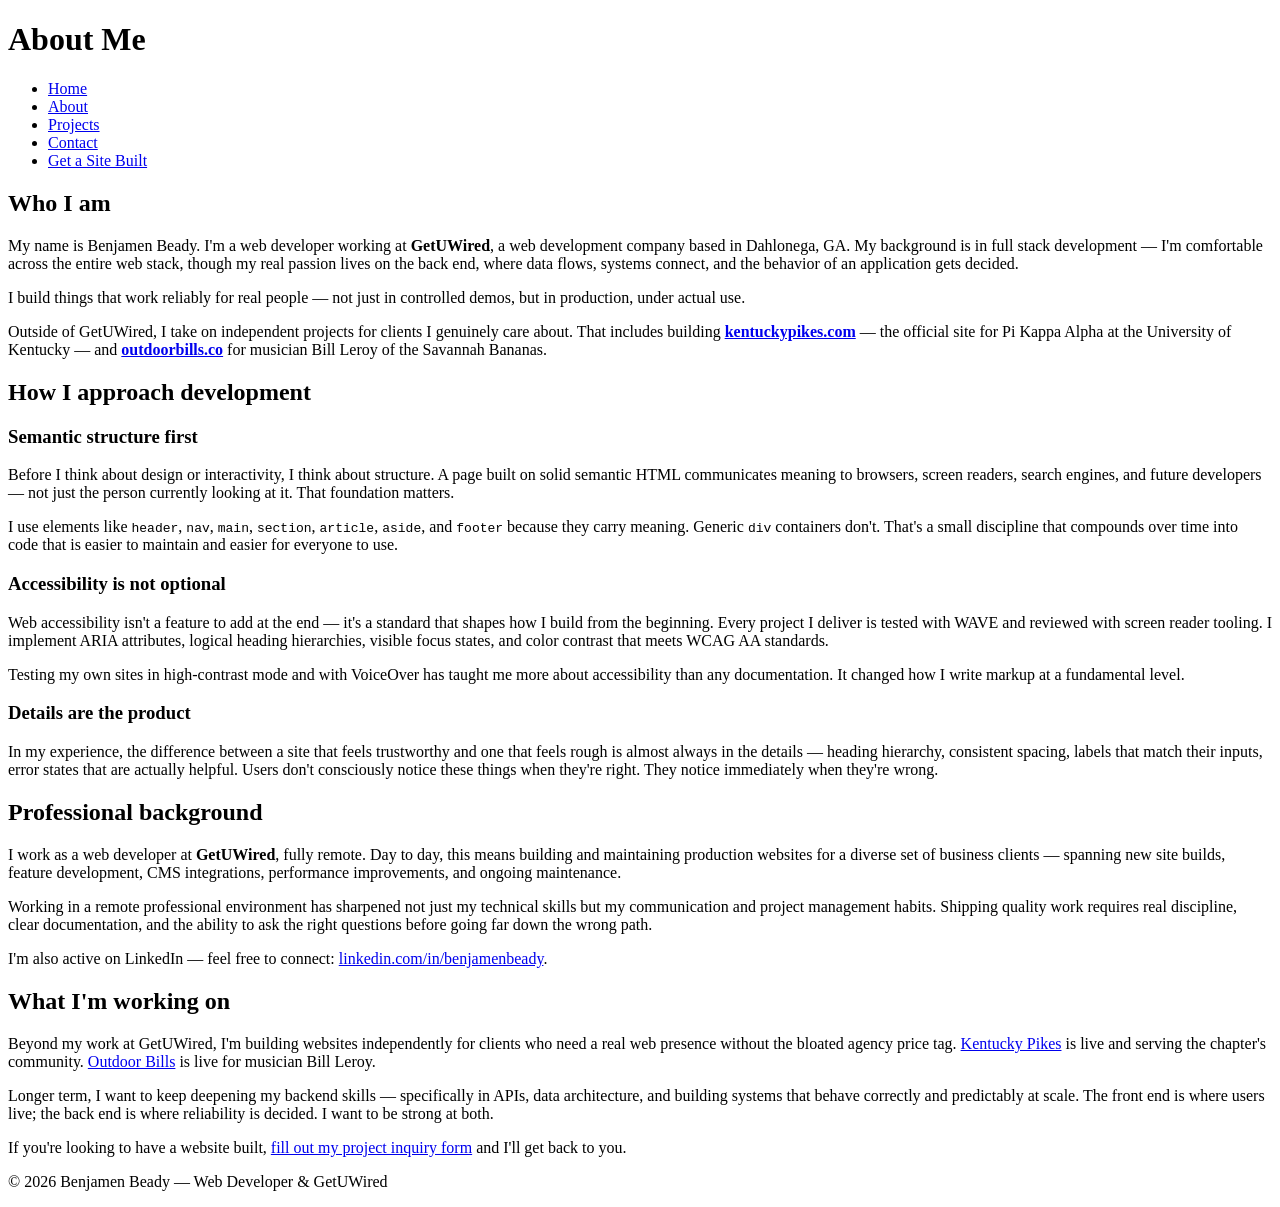
==== about.html @ ab9963d3 "Add files via upload" ====
<!DOCTYPE html>
<html lang="en">
<head>
  <meta charset="UTF-8">
  <meta name="viewport" content="width=device-width, initial-scale=1.0">
  <meta name="description" content="About Benjamen Beady — Web Developer at GetUWired. Background in full stack development, client work, and web accessibility.">
  <meta name="author" content="Benjamen Beady">
  <title>About | Benjamen Beady</title>
  <link rel="stylesheet" href="css/styles.css">
  <script type="application/ld+json">
  {
    "@context": "https://schema.org",
    "@type": "AboutPage",
    "name": "About Benjamen Beady",
    "description": "Background and professional profile of Benjamen Beady, Web Developer at GetUWired in Dahlonega, GA.",
    "mainEntity": {
      "@type": "Person",
      "name": "Benjamen Beady",
      "jobTitle": "Web Developer",
      "description": "Full stack web developer working at GetUWired. Builds accessible, semantically rich websites for musicians, Greek organizations, and business clients.",
      "worksFor": {
        "@type": "Organization",
        "name": "GetUWired",
        "url": "https://getuwired.com",
        "address": {
          "@type": "PostalAddress",
          "addressLocality": "Dahlonega",
          "addressRegion": "GA",
          "addressCountry": "US"
        }
      },
      "sameAs": ["https://www.linkedin.com/in/benjamenbeady"],
      "knowsAbout": ["Full Stack Development", "Backend Development", "Semantic HTML5", "CSS3", "JavaScript", "APIs", "Web Accessibility", "JSON-LD"]
    }
  }
  </script>
</head>
<body>

<header>
  <h1 id="main-heading">About Me</h1>
  <nav aria-label="Site navigation">
    <ul>
      <li><a href="index.html">Home</a></li>
      <li><a href="about.html">About</a></li>
      <li><a href="projects.html">Projects</a></li>
      <li><a href="contact.html">Contact</a></li>
      <li><a href="get-a-site.html" class="nav-cta">Get a Site Built</a></li>
    </ul>
  </nav>
</header>

<main>

  <section>
    <h2>Who I am</h2>
    <p>My name is Benjamen Beady. I'm a web developer working at <strong>GetUWired</strong>, a web development company based in Dahlonega, GA. My background is in full stack development — I'm comfortable across the entire web stack, though my real passion lives on the back end, where data flows, systems connect, and the behavior of an application gets decided.</p>
    <p class="highlight">I build things that work reliably for real people — not just in controlled demos, but in production, under actual use.</p>
    <p>Outside of GetUWired, I take on independent projects for clients I genuinely care about. That includes building <strong><a href="https://kentuckypikes.com" target="_blank" rel="noopener noreferrer">kentuckypikes.com</a></strong> — the official site for Pi Kappa Alpha at the University of Kentucky — and <strong><a href="https://outdoorbills.co" target="_blank" rel="noopener noreferrer">outdoorbills.co</a></strong> for musician Bill Leroy of the Savannah Bananas.</p>
  </section>

  <section>
    <h2>How I approach development</h2>

    <article>
      <h3>Semantic structure first</h3>
      <p>Before I think about design or interactivity, I think about structure. A page built on solid semantic HTML communicates meaning to browsers, screen readers, search engines, and future developers — not just the person currently looking at it. That foundation matters.</p>
      <p>I use elements like <code>header</code>, <code>nav</code>, <code>main</code>, <code>section</code>, <code>article</code>, <code>aside</code>, and <code>footer</code> because they carry meaning. Generic <code>div</code> containers don't. That's a small discipline that compounds over time into code that is easier to maintain and easier for everyone to use.</p>
    </article>

    <article>
      <h3>Accessibility is not optional</h3>
      <p>Web accessibility isn't a feature to add at the end — it's a standard that shapes how I build from the beginning. Every project I deliver is tested with WAVE and reviewed with screen reader tooling. I implement ARIA attributes, logical heading hierarchies, visible focus states, and color contrast that meets WCAG AA standards.</p>
      <p>Testing my own sites in high-contrast mode and with VoiceOver has taught me more about accessibility than any documentation. It changed how I write markup at a fundamental level.</p>
    </article>

    <article>
      <h3>Details are the product</h3>
      <p>In my experience, the difference between a site that feels trustworthy and one that feels rough is almost always in the details — heading hierarchy, consistent spacing, labels that match their inputs, error states that are actually helpful. Users don't consciously notice these things when they're right. They notice immediately when they're wrong.</p>
    </article>
  </section>

  <section>
    <h2>Professional background</h2>
    <p>I work as a web developer at <strong>GetUWired</strong>, fully remote. Day to day, this means building and maintaining production websites for a diverse set of business clients — spanning new site builds, feature development, CMS integrations, performance improvements, and ongoing maintenance.</p>
    <p>Working in a remote professional environment has sharpened not just my technical skills but my communication and project management habits. Shipping quality work requires real discipline, clear documentation, and the ability to ask the right questions before going far down the wrong path.</p>
    <p>I'm also active on LinkedIn — feel free to connect: <a href="https://www.linkedin.com/in/benjamenbeady" target="_blank" rel="noopener noreferrer">linkedin.com/in/benjamenbeady</a>.</p>
  </section>

  <section>
    <h2>What I'm working on</h2>
    <p>Beyond my work at GetUWired, I'm building websites independently for clients who need a real web presence without the bloated agency price tag. <a href="https://kentuckypikes.com" target="_blank" rel="noopener noreferrer">Kentucky Pikes</a> is live and serving the chapter's community. <a href="https://outdoorbills.co" target="_blank" rel="noopener noreferrer">Outdoor Bills</a> is live for musician Bill Leroy.</p>
    <p>Longer term, I want to keep deepening my backend skills — specifically in APIs, data architecture, and building systems that behave correctly and predictably at scale. The front end is where users live; the back end is where reliability is decided. I want to be strong at both.</p>
    <p>If you're looking to have a website built, <a href="get-a-site.html">fill out my project inquiry form</a> and I'll get back to you.</p>
  </section>

</main>

<footer>
  <p>&copy; 2026 Benjamen Beady &mdash; Web Developer &amp; GetUWired</p>
</footer>

</body>
</html>
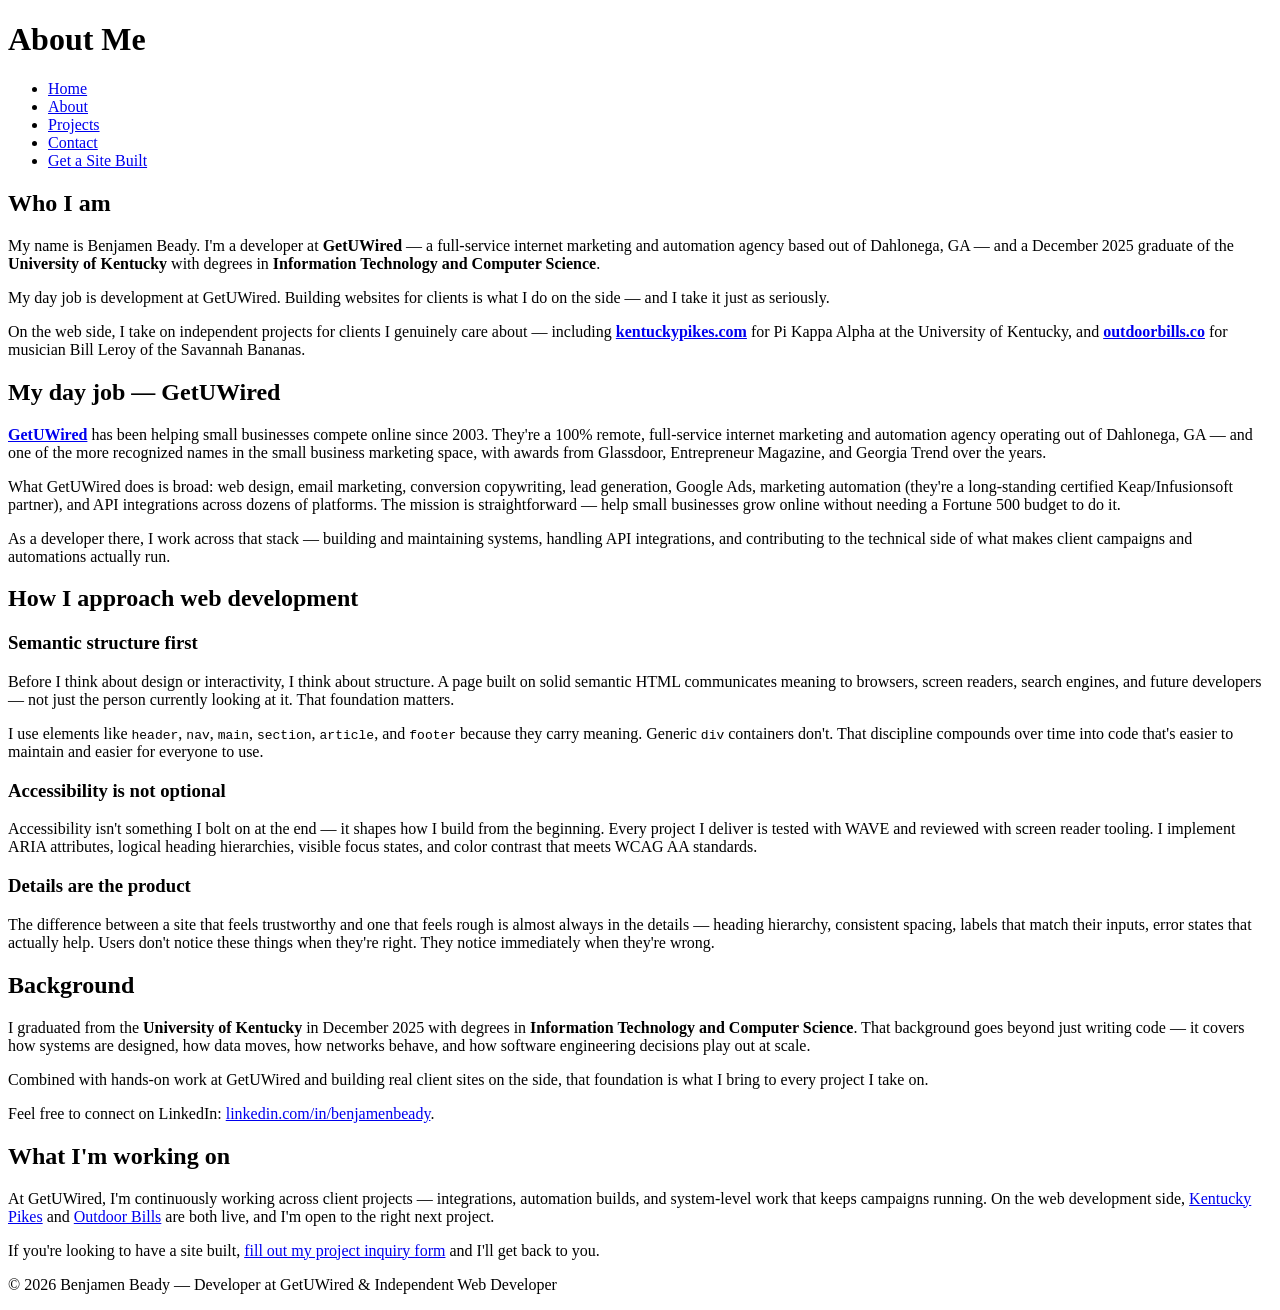
==== commit b2f1fbd5: "Add files via upload" ====
--- a/about.html
+++ b/about.html
@@ -3,7 +3,7 @@
 <head>
   <meta charset="UTF-8">
   <meta name="viewport" content="width=device-width, initial-scale=1.0">
-  <meta name="description" content="About Benjamen Beady — Web Developer at GetUWired. Background in full stack development, client work, and web accessibility.">
+  <meta name="description" content="About Benjamen Beady — Developer at GetUWired and independent web developer. IT and Computer Science graduate from the University of Kentucky.">
   <meta name="author" content="Benjamen Beady">
   <title>About | Benjamen Beady</title>
   <link rel="stylesheet" href="css/styles.css">
@@ -12,12 +12,16 @@
     "@context": "https://schema.org",
     "@type": "AboutPage",
     "name": "About Benjamen Beady",
-    "description": "Background and professional profile of Benjamen Beady, Web Developer at GetUWired in Dahlonega, GA.",
+    "description": "Background and professional profile of Benjamen Beady, Developer at GetUWired and independent web developer.",
     "mainEntity": {
       "@type": "Person",
       "name": "Benjamen Beady",
-      "jobTitle": "Web Developer",
-      "description": "Full stack web developer working at GetUWired. Builds accessible, semantically rich websites for musicians, Greek organizations, and business clients.",
+      "jobTitle": "Developer",
+      "alumniOf": {
+        "@type": "CollegeOrUniversity",
+        "name": "University of Kentucky"
+      },
+      "description": "Developer at GetUWired and independent web developer. IT and Computer Science graduate from the University of Kentucky, December 2025.",
       "worksFor": {
         "@type": "Organization",
         "name": "GetUWired",
@@ -30,7 +34,7 @@
         }
       },
       "sameAs": ["https://www.linkedin.com/in/benjamenbeady"],
-      "knowsAbout": ["Full Stack Development", "Backend Development", "Semantic HTML5", "CSS3", "JavaScript", "APIs", "Web Accessibility", "JSON-LD"]
+      "knowsAbout": ["Full Stack Development", "Backend Development", "Semantic HTML5", "CSS3", "JavaScript", "APIs", "Marketing Automation", "Web Accessibility", "JSON-LD"]
     }
   }
   </script>
@@ -54,50 +58,55 @@
 
   <section>
     <h2>Who I am</h2>
-    <p>My name is Benjamen Beady. I'm a web developer working at <strong>GetUWired</strong>, a web development company based in Dahlonega, GA. My background is in full stack development — I'm comfortable across the entire web stack, though my real passion lives on the back end, where data flows, systems connect, and the behavior of an application gets decided.</p>
-    <p class="highlight">I build things that work reliably for real people — not just in controlled demos, but in production, under actual use.</p>
-    <p>Outside of GetUWired, I take on independent projects for clients I genuinely care about. That includes building <strong><a href="https://kentuckypikes.com" target="_blank" rel="noopener noreferrer">kentuckypikes.com</a></strong> — the official site for Pi Kappa Alpha at the University of Kentucky — and <strong><a href="https://outdoorbills.co" target="_blank" rel="noopener noreferrer">outdoorbills.co</a></strong> for musician Bill Leroy of the Savannah Bananas.</p>
+    <p>My name is Benjamen Beady. I'm a developer at <strong>GetUWired</strong> — a full-service internet marketing and automation agency based out of Dahlonega, GA — and a December 2025 graduate of the <strong>University of Kentucky</strong> with degrees in <strong>Information Technology and Computer Science</strong>.</p>
+    <p class="highlight">My day job is development at GetUWired. Building websites for clients is what I do on the side — and I take it just as seriously.</p>
+    <p>On the web side, I take on independent projects for clients I genuinely care about — including <strong><a href="https://kentuckypikes.com" target="_blank" rel="noopener noreferrer">kentuckypikes.com</a></strong> for Pi Kappa Alpha at the University of Kentucky, and <strong><a href="https://outdoorbills.co" target="_blank" rel="noopener noreferrer">outdoorbills.co</a></strong> for musician Bill Leroy of the Savannah Bananas.</p>
   </section>
 
   <section>
-    <h2>How I approach development</h2>
+    <h2>My day job — GetUWired</h2>
+    <p><strong><a href="https://getuwired.com" target="_blank" rel="noopener noreferrer">GetUWired</a></strong> has been helping small businesses compete online since 2003. They're a 100% remote, full-service internet marketing and automation agency operating out of Dahlonega, GA — and one of the more recognized names in the small business marketing space, with awards from Glassdoor, Entrepreneur Magazine, and Georgia Trend over the years.</p>
+    <p>What GetUWired does is broad: web design, email marketing, conversion copywriting, lead generation, Google Ads, marketing automation (they're a long-standing certified Keap/Infusionsoft partner), and API integrations across dozens of platforms. The mission is straightforward — help small businesses grow online without needing a Fortune 500 budget to do it.</p>
+    <p>As a developer there, I work across that stack — building and maintaining systems, handling API integrations, and contributing to the technical side of what makes client campaigns and automations actually run.</p>
+  </section>
+
+  <section>
+    <h2>How I approach web development</h2>
 
     <article>
       <h3>Semantic structure first</h3>
       <p>Before I think about design or interactivity, I think about structure. A page built on solid semantic HTML communicates meaning to browsers, screen readers, search engines, and future developers — not just the person currently looking at it. That foundation matters.</p>
-      <p>I use elements like <code>header</code>, <code>nav</code>, <code>main</code>, <code>section</code>, <code>article</code>, <code>aside</code>, and <code>footer</code> because they carry meaning. Generic <code>div</code> containers don't. That's a small discipline that compounds over time into code that is easier to maintain and easier for everyone to use.</p>
+      <p>I use elements like <code>header</code>, <code>nav</code>, <code>main</code>, <code>section</code>, <code>article</code>, and <code>footer</code> because they carry meaning. Generic <code>div</code> containers don't. That discipline compounds over time into code that's easier to maintain and easier for everyone to use.</p>
     </article>
 
     <article>
       <h3>Accessibility is not optional</h3>
-      <p>Web accessibility isn't a feature to add at the end — it's a standard that shapes how I build from the beginning. Every project I deliver is tested with WAVE and reviewed with screen reader tooling. I implement ARIA attributes, logical heading hierarchies, visible focus states, and color contrast that meets WCAG AA standards.</p>
-      <p>Testing my own sites in high-contrast mode and with VoiceOver has taught me more about accessibility than any documentation. It changed how I write markup at a fundamental level.</p>
+      <p>Accessibility isn't something I bolt on at the end — it shapes how I build from the beginning. Every project I deliver is tested with WAVE and reviewed with screen reader tooling. I implement ARIA attributes, logical heading hierarchies, visible focus states, and color contrast that meets WCAG AA standards.</p>
     </article>
 
     <article>
       <h3>Details are the product</h3>
-      <p>In my experience, the difference between a site that feels trustworthy and one that feels rough is almost always in the details — heading hierarchy, consistent spacing, labels that match their inputs, error states that are actually helpful. Users don't consciously notice these things when they're right. They notice immediately when they're wrong.</p>
+      <p>The difference between a site that feels trustworthy and one that feels rough is almost always in the details — heading hierarchy, consistent spacing, labels that match their inputs, error states that actually help. Users don't notice these things when they're right. They notice immediately when they're wrong.</p>
     </article>
   </section>
 
   <section>
-    <h2>Professional background</h2>
-    <p>I work as a web developer at <strong>GetUWired</strong>, fully remote. Day to day, this means building and maintaining production websites for a diverse set of business clients — spanning new site builds, feature development, CMS integrations, performance improvements, and ongoing maintenance.</p>
-    <p>Working in a remote professional environment has sharpened not just my technical skills but my communication and project management habits. Shipping quality work requires real discipline, clear documentation, and the ability to ask the right questions before going far down the wrong path.</p>
-    <p>I'm also active on LinkedIn — feel free to connect: <a href="https://www.linkedin.com/in/benjamenbeady" target="_blank" rel="noopener noreferrer">linkedin.com/in/benjamenbeady</a>.</p>
+    <h2>Background</h2>
+    <p>I graduated from the <strong>University of Kentucky</strong> in December 2025 with degrees in <strong>Information Technology and Computer Science</strong>. That background goes beyond just writing code — it covers how systems are designed, how data moves, how networks behave, and how software engineering decisions play out at scale.</p>
+    <p>Combined with hands-on work at GetUWired and building real client sites on the side, that foundation is what I bring to every project I take on.</p>
+    <p>Feel free to connect on LinkedIn: <a href="https://www.linkedin.com/in/benjamenbeady" target="_blank" rel="noopener noreferrer">linkedin.com/in/benjamenbeady</a>.</p>
   </section>
 
   <section>
     <h2>What I'm working on</h2>
-    <p>Beyond my work at GetUWired, I'm building websites independently for clients who need a real web presence without the bloated agency price tag. <a href="https://kentuckypikes.com" target="_blank" rel="noopener noreferrer">Kentucky Pikes</a> is live and serving the chapter's community. <a href="https://outdoorbills.co" target="_blank" rel="noopener noreferrer">Outdoor Bills</a> is live for musician Bill Leroy.</p>
-    <p>Longer term, I want to keep deepening my backend skills — specifically in APIs, data architecture, and building systems that behave correctly and predictably at scale. The front end is where users live; the back end is where reliability is decided. I want to be strong at both.</p>
-    <p>If you're looking to have a website built, <a href="get-a-site.html">fill out my project inquiry form</a> and I'll get back to you.</p>
+    <p>At GetUWired, I'm continuously working across client projects — integrations, automation builds, and system-level work that keeps campaigns running. On the web development side, <a href="https://kentuckypikes.com" target="_blank" rel="noopener noreferrer">Kentucky Pikes</a> and <a href="https://outdoorbills.co" target="_blank" rel="noopener noreferrer">Outdoor Bills</a> are both live, and I'm open to the right next project.</p>
+    <p>If you're looking to have a site built, <a href="get-a-site.html">fill out my project inquiry form</a> and I'll get back to you.</p>
   </section>
 
 </main>
 
 <footer>
-  <p>&copy; 2026 Benjamen Beady &mdash; Web Developer &amp; GetUWired</p>
+  <p>&copy; 2026 Benjamen Beady &mdash; Developer at GetUWired &amp; Independent Web Developer</p>
 </footer>
 
 </body>
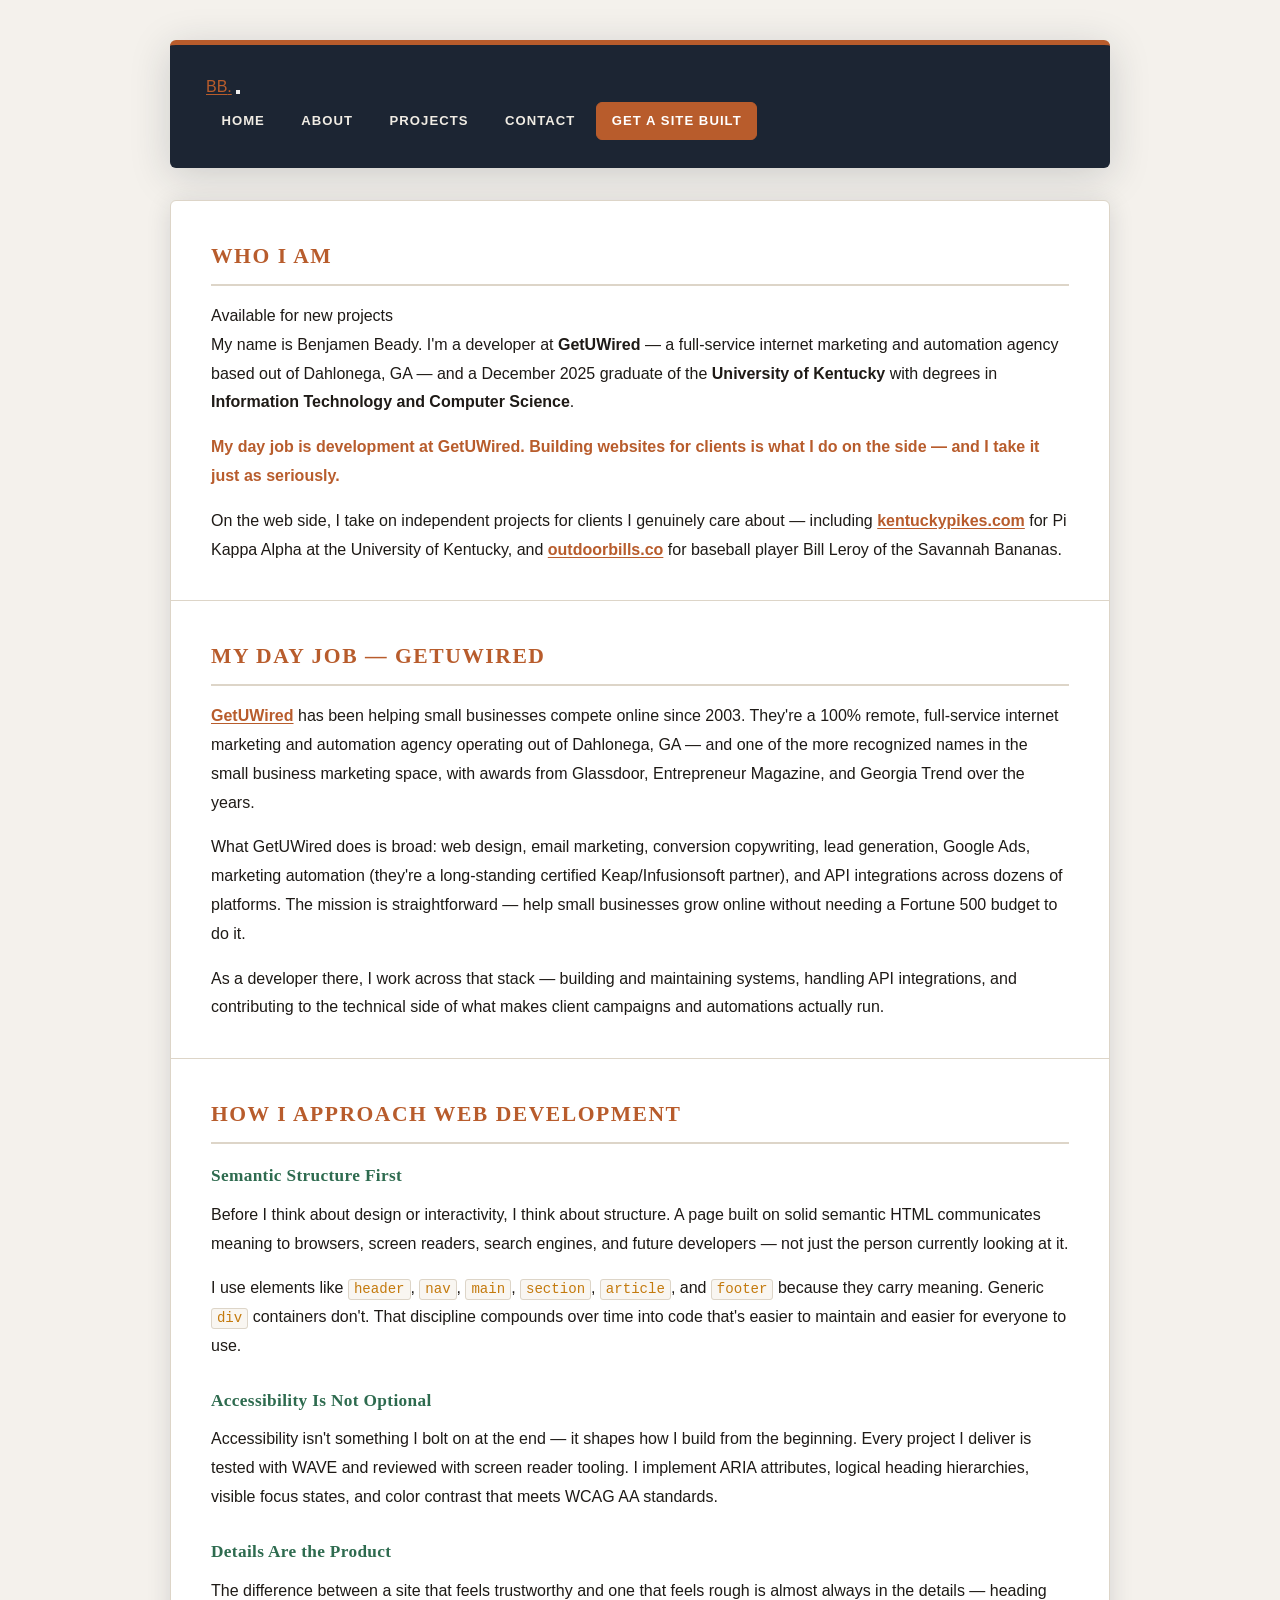
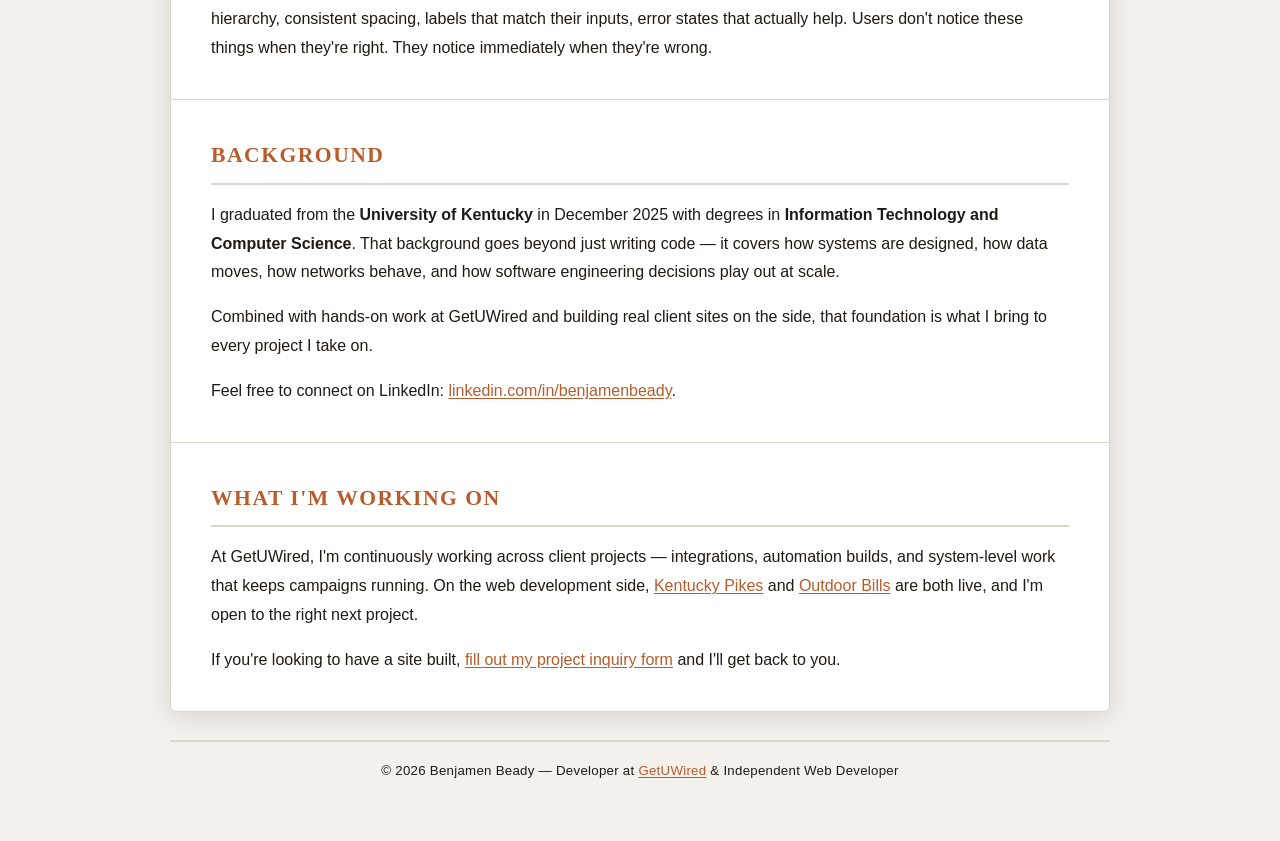
==== commit 39daf6b2: "Add files via upload" ====
--- a/about.html
+++ b/about.html
@@ -34,7 +34,7 @@
         }
       },
       "sameAs": ["https://www.linkedin.com/in/benjamenbeady"],
-      "knowsAbout": ["Full Stack Development", "Backend Development", "Semantic HTML5", "CSS3", "JavaScript", "APIs", "Marketing Automation", "Web Accessibility", "JSON-LD"]
+      "knowsAbout": ["Full Stack Development","Backend Development","Semantic HTML5","CSS3","JavaScript","APIs","Marketing Automation","Web Accessibility","JSON-LD"]
     }
   }
   </script>
@@ -42,63 +42,69 @@
 <body>
 
 <header>
-  <h1 id="main-heading">About Me</h1>
-  <nav aria-label="Site navigation">
-    <ul>
-      <li><a href="index.html">Home</a></li>
-      <li><a href="about.html">About</a></li>
-      <li><a href="projects.html">Projects</a></li>
-      <li><a href="contact.html">Contact</a></li>
-      <li><a href="get-a-site.html" class="nav-cta">Get a Site Built</a></li>
-    </ul>
-  </nav>
+  <div class="header-inner">
+    <a href="index.html" class="site-logo">BB<span class="logo-dot">.</span></a>
+    <button class="nav-toggle" aria-label="Toggle navigation" aria-expanded="false">
+      <span></span><span></span><span></span>
+    </button>
+    <nav aria-label="Site navigation">
+      <ul>
+        <li><a href="index.html">Home</a></li>
+        <li><a href="about.html">About</a></li>
+        <li><a href="projects.html">Projects</a></li>
+        <li><a href="contact.html">Contact</a></li>
+        <li><a href="get-a-site.html" class="nav-cta">Get a Site Built</a></li>
+      </ul>
+    </nav>
+  </div>
 </header>
 
 <main>
 
-  <section>
-    <h2>Who I am</h2>
+  <section class="reveal">
+    <h2>Who I Am</h2>
+    <div class="availability-badge">Available for new projects</div>
     <p>My name is Benjamen Beady. I'm a developer at <strong>GetUWired</strong> — a full-service internet marketing and automation agency based out of Dahlonega, GA — and a December 2025 graduate of the <strong>University of Kentucky</strong> with degrees in <strong>Information Technology and Computer Science</strong>.</p>
     <p class="highlight">My day job is development at GetUWired. Building websites for clients is what I do on the side — and I take it just as seriously.</p>
-    <p>On the web side, I take on independent projects for clients I genuinely care about — including <strong><a href="https://kentuckypikes.com" target="_blank" rel="noopener noreferrer">kentuckypikes.com</a></strong> for Pi Kappa Alpha at the University of Kentucky, and <strong><a href="https://outdoorbills.co" target="_blank" rel="noopener noreferrer">outdoorbills.co</a></strong> for musician Bill Leroy of the Savannah Bananas.</p>
+    <p>On the web side, I take on independent projects for clients I genuinely care about — including <strong><a href="https://kentuckypikes.com" target="_blank" rel="noopener noreferrer">kentuckypikes.com</a></strong> for Pi Kappa Alpha at the University of Kentucky, and <strong><a href="https://outdoorbills.co" target="_blank" rel="noopener noreferrer">outdoorbills.co</a></strong> for baseball player Bill Leroy of the Savannah Bananas.</p>
   </section>
 
-  <section>
-    <h2>My day job — GetUWired</h2>
+  <section class="reveal">
+    <h2>My Day Job — GetUWired</h2>
     <p><strong><a href="https://getuwired.com" target="_blank" rel="noopener noreferrer">GetUWired</a></strong> has been helping small businesses compete online since 2003. They're a 100% remote, full-service internet marketing and automation agency operating out of Dahlonega, GA — and one of the more recognized names in the small business marketing space, with awards from Glassdoor, Entrepreneur Magazine, and Georgia Trend over the years.</p>
     <p>What GetUWired does is broad: web design, email marketing, conversion copywriting, lead generation, Google Ads, marketing automation (they're a long-standing certified Keap/Infusionsoft partner), and API integrations across dozens of platforms. The mission is straightforward — help small businesses grow online without needing a Fortune 500 budget to do it.</p>
     <p>As a developer there, I work across that stack — building and maintaining systems, handling API integrations, and contributing to the technical side of what makes client campaigns and automations actually run.</p>
   </section>
 
-  <section>
-    <h2>How I approach web development</h2>
+  <section class="reveal">
+    <h2>How I Approach Web Development</h2>
 
     <article>
-      <h3>Semantic structure first</h3>
-      <p>Before I think about design or interactivity, I think about structure. A page built on solid semantic HTML communicates meaning to browsers, screen readers, search engines, and future developers — not just the person currently looking at it. That foundation matters.</p>
+      <h3>Semantic Structure First</h3>
+      <p>Before I think about design or interactivity, I think about structure. A page built on solid semantic HTML communicates meaning to browsers, screen readers, search engines, and future developers — not just the person currently looking at it.</p>
       <p>I use elements like <code>header</code>, <code>nav</code>, <code>main</code>, <code>section</code>, <code>article</code>, and <code>footer</code> because they carry meaning. Generic <code>div</code> containers don't. That discipline compounds over time into code that's easier to maintain and easier for everyone to use.</p>
     </article>
 
     <article>
-      <h3>Accessibility is not optional</h3>
+      <h3>Accessibility Is Not Optional</h3>
       <p>Accessibility isn't something I bolt on at the end — it shapes how I build from the beginning. Every project I deliver is tested with WAVE and reviewed with screen reader tooling. I implement ARIA attributes, logical heading hierarchies, visible focus states, and color contrast that meets WCAG AA standards.</p>
     </article>
 
     <article>
-      <h3>Details are the product</h3>
+      <h3>Details Are the Product</h3>
       <p>The difference between a site that feels trustworthy and one that feels rough is almost always in the details — heading hierarchy, consistent spacing, labels that match their inputs, error states that actually help. Users don't notice these things when they're right. They notice immediately when they're wrong.</p>
     </article>
   </section>
 
-  <section>
+  <section class="reveal">
     <h2>Background</h2>
     <p>I graduated from the <strong>University of Kentucky</strong> in December 2025 with degrees in <strong>Information Technology and Computer Science</strong>. That background goes beyond just writing code — it covers how systems are designed, how data moves, how networks behave, and how software engineering decisions play out at scale.</p>
     <p>Combined with hands-on work at GetUWired and building real client sites on the side, that foundation is what I bring to every project I take on.</p>
     <p>Feel free to connect on LinkedIn: <a href="https://www.linkedin.com/in/benjamenbeady" target="_blank" rel="noopener noreferrer">linkedin.com/in/benjamenbeady</a>.</p>
   </section>
 
-  <section>
-    <h2>What I'm working on</h2>
+  <section class="reveal">
+    <h2>What I'm Working On</h2>
     <p>At GetUWired, I'm continuously working across client projects — integrations, automation builds, and system-level work that keeps campaigns running. On the web development side, <a href="https://kentuckypikes.com" target="_blank" rel="noopener noreferrer">Kentucky Pikes</a> and <a href="https://outdoorbills.co" target="_blank" rel="noopener noreferrer">Outdoor Bills</a> are both live, and I'm open to the right next project.</p>
     <p>If you're looking to have a site built, <a href="get-a-site.html">fill out my project inquiry form</a> and I'll get back to you.</p>
   </section>
@@ -106,8 +112,9 @@
 </main>
 
 <footer>
-  <p>&copy; 2026 Benjamen Beady &mdash; Developer at GetUWired &amp; Independent Web Developer</p>
+  <p>&copy; 2026 Benjamen Beady &mdash; Developer at <a href="https://getuwired.com" target="_blank" rel="noopener noreferrer">GetUWired</a> &amp; Independent Web Developer</p>
 </footer>
 
+<script src="js/main.js" defer></script>
 </body>
 </html>
--- a/css/styles.css
+++ b/css/styles.css
@@ -0,0 +1,604 @@
+/* ============================================================
+   Benjamen Beady — Professional Portfolio
+   css/styles.css  |  2026
+   ============================================================ */
+
+@import url('https://fonts.googleapis.com/css2?family=Playfair+Display:wght@400;700&family=Lato:ital,wght@0,300;0,400;0,700;1,400&display=swap');
+
+:root {
+  --clr-bg:           #f4f1ec;
+  --clr-surface:      #ffffff;
+  --clr-surface-alt:  #f9f6f1;
+  --clr-header-bg:    #1c2533;
+  --clr-primary:      #b85c2c;
+  --clr-secondary:    #2e6b4f;
+  --clr-border:       #ddd5c8;
+  --clr-text:         #1e1a16;
+  --clr-text-light:   #f0ece4;
+  --clr-muted:        #6b5d4f;
+  --clr-highlight-bg: #edf4ef;
+  --clr-amber:        #c47a0d;
+
+  --font-heading: 'Playfair Display', Georgia, serif;
+  --font-body:    'Lato', Arial, Helvetica, sans-serif;
+
+  --radius:    6px;
+  --shadow-sm: 0 2px 8px rgba(28, 37, 51, 0.10);
+  --shadow:    0 4px 24px rgba(28, 37, 51, 0.14);
+  --shadow-lg: 0 8px 40px rgba(28, 37, 51, 0.18);
+}
+
+html {
+  font-size: 100%;
+  box-sizing: border-box;
+}
+
+*,
+*::before,
+*::after {
+  box-sizing: inherit;
+  margin: 0;
+  padding: 0;
+}
+
+body {
+  background-color: var(--clr-bg);
+  color: var(--clr-text);
+  font-family: var(--font-body);
+  font-size: 1rem;
+  line-height: 1.8;
+  min-height: 100vh;
+  padding: 2.5rem 1rem;
+}
+
+h1 {
+  font-family: var(--font-heading);
+  font-size: 2.4rem;
+  font-weight: 700;
+  color: var(--clr-text-light);
+  letter-spacing: 0.01em;
+  line-height: 1.15;
+}
+
+h2 {
+  font-family: var(--font-heading);
+  font-size: 1.35rem;
+  font-weight: 700;
+  color: var(--clr-primary);
+  margin-bottom: 1rem;
+  padding-bottom: 0.5rem;
+  border-bottom: 2px solid var(--clr-border);
+  text-transform: uppercase;
+  letter-spacing: 0.07em;
+}
+
+h3 {
+  font-family: var(--font-heading);
+  font-size: 1.08rem;
+  font-weight: 700;
+  color: var(--clr-secondary);
+  margin-bottom: 0.6rem;
+  letter-spacing: 0.02em;
+}
+
+p {
+  margin-bottom: 1em;
+  color: var(--clr-text);
+}
+
+p:last-child {
+  margin-bottom: 0;
+}
+
+code {
+  font-family: 'Courier New', Courier, monospace;
+  font-size: 0.88em;
+  background-color: var(--clr-surface-alt);
+  color: var(--clr-amber);
+  padding: 0.1em 0.35em;
+  border-radius: 3px;
+  border: 1px solid var(--clr-border);
+}
+
+a {
+  color: var(--clr-primary);
+  text-decoration: underline;
+  text-underline-offset: 2px;
+}
+
+a:visited {
+  color: var(--clr-muted);
+}
+
+a:hover {
+  color: var(--clr-secondary);
+  text-decoration: none;
+}
+
+a:focus {
+  outline: 2px solid var(--clr-primary);
+  outline-offset: 3px;
+  border-radius: 2px;
+}
+
+img {
+  max-width: 180px;
+  width: 100%;
+  height: auto;
+  display: block;
+  border-radius: 50%;
+  border: 4px solid var(--clr-primary);
+  box-shadow: var(--shadow);
+  margin: 0 auto 2rem auto;
+}
+
+blockquote {
+  margin: 1.75rem 0;
+  padding: 1.25rem 1.75rem;
+  border-left: 6px double var(--clr-primary);
+  background-color: var(--clr-surface-alt);
+  border-radius: 0 var(--radius) var(--radius) 0;
+  font-style: italic;
+  color: var(--clr-muted);
+}
+
+blockquote > p {
+  margin: 0;
+  font-size: 1.08rem;
+  line-height: 1.65;
+  font-family: var(--font-heading);
+}
+
+table {
+  width: 100%;
+  border-collapse: collapse;
+  font-size: 0.92rem;
+  margin-top: 1.25rem;
+  border-radius: var(--radius);
+  overflow: hidden;
+  box-shadow: var(--shadow-sm);
+}
+
+caption {
+  font-weight: 700;
+  font-size: 0.8rem;
+  color: var(--clr-muted);
+  margin-bottom: 0.6rem;
+  text-align: left;
+  text-transform: uppercase;
+  letter-spacing: 0.07em;
+}
+
+thead > tr > th {
+  background-color: var(--clr-header-bg);
+  color: var(--clr-text-light);
+  padding: 0.75rem 1rem;
+  text-align: left;
+  font-weight: 700;
+  font-size: 0.85rem;
+  letter-spacing: 0.04em;
+  text-transform: uppercase;
+}
+
+td {
+  padding: 0.7rem 1rem;
+  border-bottom: 1px solid var(--clr-border);
+  vertical-align: top;
+  color: var(--clr-text);
+}
+
+tbody tr:nth-child(even) {
+  background-color: var(--clr-surface-alt);
+}
+
+tbody tr:hover {
+  background-color: #ede5d8;
+}
+
+ul {
+  list-style: none;
+  padding: 0;
+  margin-bottom: 1em;
+}
+
+ul li {
+  padding: 0.4rem 0 0.4rem 1.6rem;
+  position: relative;
+  color: var(--clr-text);
+}
+
+ul li::before {
+  content: "→";
+  position: absolute;
+  left: 0;
+  color: var(--clr-primary);
+  font-weight: 700;
+}
+
+header {
+  width: 90%;
+  max-width: 940px;
+  margin: 0 auto 2rem auto;
+  padding: 1.75rem 2.25rem;
+  background-color: var(--clr-header-bg);
+  border-radius: var(--radius);
+  border-top: 5px solid var(--clr-primary);
+  box-shadow: var(--shadow-lg);
+  display: flex;
+  flex-direction: column;
+  gap: 1rem;
+}
+
+header nav ul {
+  list-style: none;
+  padding: 0;
+  margin: 0;
+  display: flex;
+  flex-direction: row;
+  flex-wrap: wrap;
+  align-items: center;
+  justify-content: flex-start;
+  gap: 0.35rem;
+}
+
+header nav ul li {
+  padding: 0;
+}
+
+header nav ul li::before {
+  content: none;
+}
+
+nav a {
+  font-family: var(--font-body);
+  font-weight: 700;
+  font-size: 0.82rem;
+  text-transform: uppercase;
+  letter-spacing: 0.08em;
+  text-decoration: none;
+  color: var(--clr-text-light);
+  padding: 0.4rem 0.9rem;
+  border-radius: var(--radius);
+  border: 1px solid transparent;
+  display: inline-block;
+}
+
+nav a:hover {
+  background-color: var(--clr-primary);
+  color: #ffffff;
+  border-color: var(--clr-primary);
+  text-decoration: none;
+}
+
+nav a:visited {
+  color: var(--clr-text-light);
+}
+
+nav a:focus {
+  outline: 2px solid var(--clr-text-light);
+  outline-offset: 2px;
+}
+
+/* "Get a Site" CTA nav link stands out */
+nav a.nav-cta {
+  background-color: var(--clr-primary);
+  color: #ffffff;
+  border-color: var(--clr-primary);
+}
+
+nav a.nav-cta:hover {
+  background-color: var(--clr-secondary);
+  border-color: var(--clr-secondary);
+}
+
+nav a.nav-cta:visited {
+  color: #ffffff;
+}
+
+header > p {
+  font-size: 0.82rem;
+  margin: 0;
+}
+
+header > p a {
+  color: var(--clr-border);
+  font-size: 0.82rem;
+  text-decoration: underline;
+}
+
+header > p a:hover {
+  color: var(--clr-text-light);
+}
+
+main {
+  width: 90%;
+  max-width: 940px;
+  margin: 0 auto;
+  background-color: var(--clr-surface);
+  border-radius: var(--radius);
+  box-shadow: var(--shadow);
+  overflow: hidden;
+  border: 1px solid var(--clr-border);
+}
+
+section {
+  padding: 2.25rem 2.5rem;
+  border-bottom: 1px solid var(--clr-border);
+}
+
+section:last-child {
+  border-bottom: none;
+}
+
+section article {
+  margin-bottom: 1.5rem;
+}
+
+section article:last-child {
+  margin-bottom: 0;
+}
+
+article > h3 {
+  color: var(--clr-secondary);
+}
+
+.two-column {
+  display: flex;
+  flex-direction: row;
+  flex-wrap: wrap;
+  gap: 0;
+  padding: 0;
+}
+
+.two-column > h2 {
+  flex: 1 1 100%;
+  padding: 2.25rem 2.5rem 1.25rem 2.5rem;
+  margin: 0;
+  border-bottom: none;
+}
+
+.two-column article {
+  flex: 1 1 260px;
+  padding: 1.5rem 2.5rem 2.25rem 2.5rem;
+  border-top: 1px solid var(--clr-border);
+}
+
+.two-column article:first-of-type {
+  border-right: 1px solid var(--clr-border);
+}
+
+section article.box-demo-parent {
+  background-color: var(--clr-surface-alt);
+  border-left: 4px solid var(--clr-secondary);
+  border-radius: 0 var(--radius) var(--radius) 0;
+  padding: 1.25rem 1.5rem;
+  margin-bottom: 0;
+}
+
+section article.box-demo-parent p.box-demo-child {
+  width: 100%;
+  padding: 1rem 1.1rem;
+  margin-top: 0.75rem;
+  background-color: var(--clr-highlight-bg);
+  border: 2px dashed var(--clr-secondary);
+  border-radius: var(--radius);
+  font-size: 0.92rem;
+  color: var(--clr-text);
+}
+
+/* ============================================================
+   PROJECT CARDS
+   ============================================================ */
+.project-card {
+  border: 1px solid var(--clr-border);
+  border-radius: var(--radius);
+  overflow: hidden;
+  box-shadow: var(--shadow-sm);
+  margin-bottom: 2rem;
+  background-color: var(--clr-surface);
+}
+
+.project-card:last-child {
+  margin-bottom: 0;
+}
+
+.project-card__screenshot {
+  width: 100%;
+  max-width: 100%;
+  height: 240px;
+  object-fit: cover;
+  object-position: top;
+  border-radius: 0;
+  border: none;
+  box-shadow: none;
+  margin: 0;
+  display: block;
+  border-bottom: 3px solid var(--clr-primary);
+}
+
+.project-card__body {
+  padding: 1.5rem 1.75rem;
+}
+
+.project-card__body h3 {
+  font-size: 1.15rem;
+  margin-bottom: 0.5rem;
+}
+
+.project-card__tags {
+  display: flex;
+  flex-wrap: wrap;
+  gap: 0.4rem;
+  margin: 1rem 0;
+  list-style: none;
+  padding: 0;
+  margin-bottom: 1rem;
+}
+
+.project-card__tags li {
+  padding: 0.2rem 0.75rem;
+  background-color: var(--clr-highlight-bg);
+  border: 1px solid var(--clr-secondary);
+  border-radius: 99px;
+  font-size: 0.78rem;
+  font-weight: 700;
+  color: var(--clr-secondary);
+  letter-spacing: 0.04em;
+  text-transform: uppercase;
+}
+
+.project-card__tags li::before {
+  content: none;
+}
+
+.project-card__link {
+  display: inline-block;
+  margin-top: 0.75rem;
+  padding: 0.55rem 1.25rem;
+  background-color: var(--clr-primary);
+  color: #fff;
+  text-decoration: none;
+  font-weight: 700;
+  font-size: 0.85rem;
+  border-radius: var(--radius);
+  letter-spacing: 0.04em;
+  text-transform: uppercase;
+}
+
+.project-card__link:visited {
+  color: #fff;
+}
+
+.project-card__link:hover {
+  background-color: var(--clr-secondary);
+  color: #fff;
+}
+
+/* ============================================================
+   INQUIRY FORM
+   ============================================================ */
+.form-grid {
+  display: flex;
+  flex-direction: column;
+  gap: 1.25rem;
+  margin-top: 1.5rem;
+}
+
+.form-field {
+  display: flex;
+  flex-direction: column;
+  gap: 0.35rem;
+}
+
+.form-field label {
+  font-weight: 700;
+  font-size: 0.88rem;
+  text-transform: uppercase;
+  letter-spacing: 0.06em;
+  color: var(--clr-text);
+}
+
+.form-field label .required {
+  color: var(--clr-primary);
+  margin-left: 2px;
+}
+
+.form-field input,
+.form-field select,
+.form-field textarea {
+  font-family: var(--font-body);
+  font-size: 1rem;
+  color: var(--clr-text);
+  background-color: var(--clr-surface-alt);
+  border: 2px solid var(--clr-border);
+  border-radius: var(--radius);
+  padding: 0.65rem 0.9rem;
+  width: 100%;
+  transition: border-color 0.2s;
+}
+
+.form-field input:focus,
+.form-field select:focus,
+.form-field textarea:focus {
+  outline: none;
+  border-color: var(--clr-primary);
+  background-color: #fff;
+}
+
+.form-field textarea {
+  min-height: 140px;
+  resize: vertical;
+}
+
+.form-row {
+  display: flex;
+  flex-direction: row;
+  flex-wrap: wrap;
+  gap: 1.25rem;
+}
+
+.form-row .form-field {
+  flex: 1 1 200px;
+}
+
+.form-submit {
+  display: inline-block;
+  padding: 0.8rem 2rem;
+  background-color: var(--clr-primary);
+  color: #fff;
+  font-family: var(--font-body);
+  font-weight: 700;
+  font-size: 1rem;
+  text-transform: uppercase;
+  letter-spacing: 0.06em;
+  border: none;
+  border-radius: var(--radius);
+  cursor: pointer;
+  box-shadow: var(--shadow-sm);
+  margin-top: 0.5rem;
+}
+
+.form-submit:hover {
+  background-color: var(--clr-secondary);
+}
+
+.form-note {
+  font-size: 0.85rem;
+  color: var(--clr-muted);
+  font-style: italic;
+  margin-top: 0.5rem;
+}
+
+/* ============================================================
+   UTILITIES
+   ============================================================ */
+.highlight {
+  color: var(--clr-primary);
+  font-weight: 700;
+}
+
+#main-heading {
+  color: var(--clr-text-light);
+}
+
+#skills {
+  border-left: 4px solid var(--clr-secondary);
+  padding-left: 2.25rem;
+}
+
+#availability {
+  border-left: 4px solid var(--clr-primary);
+  padding-left: 2.25rem;
+}
+
+footer {
+  width: 90%;
+  max-width: 940px;
+  margin: 1.75rem auto 0 auto;
+  padding: 1.1rem 2.5rem;
+  text-align: center;
+  font-size: 0.83rem;
+  color: var(--clr-muted);
+  border-top: 2px solid var(--clr-border);
+  letter-spacing: 0.02em;
+}
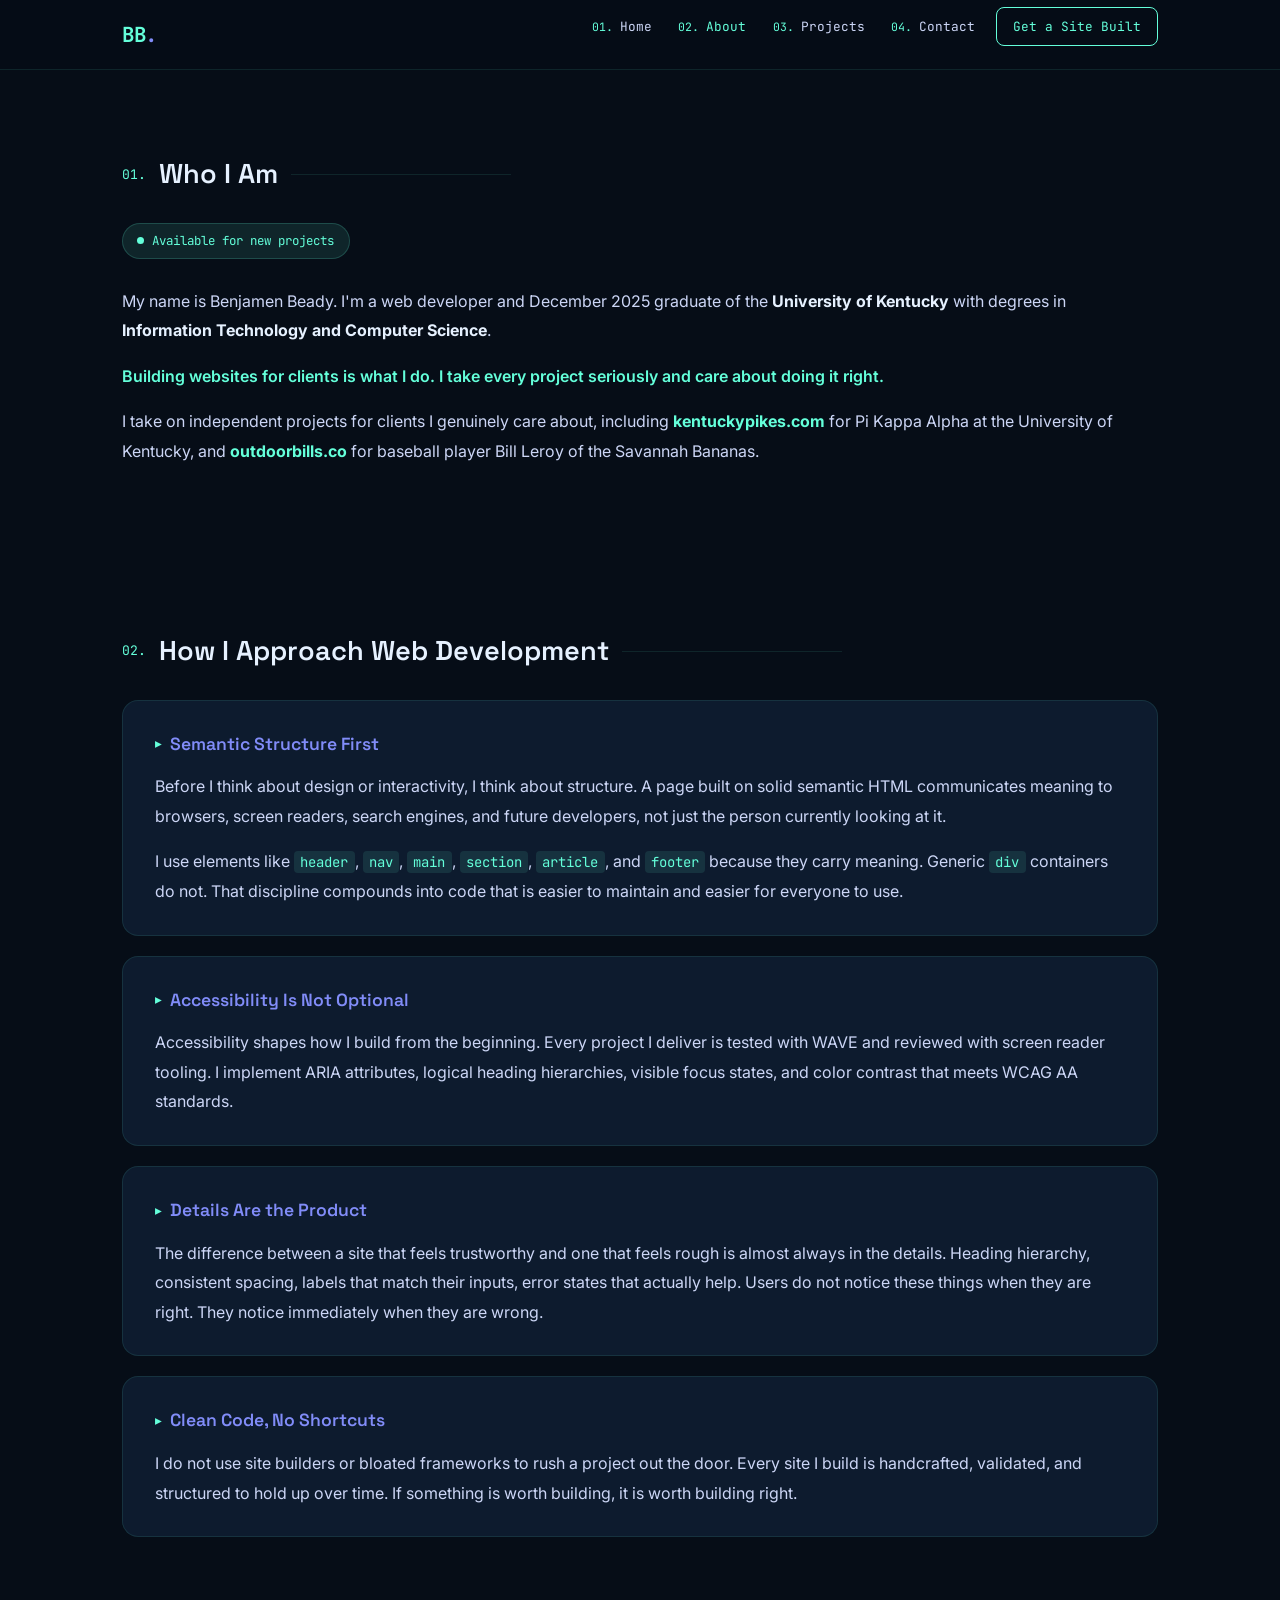
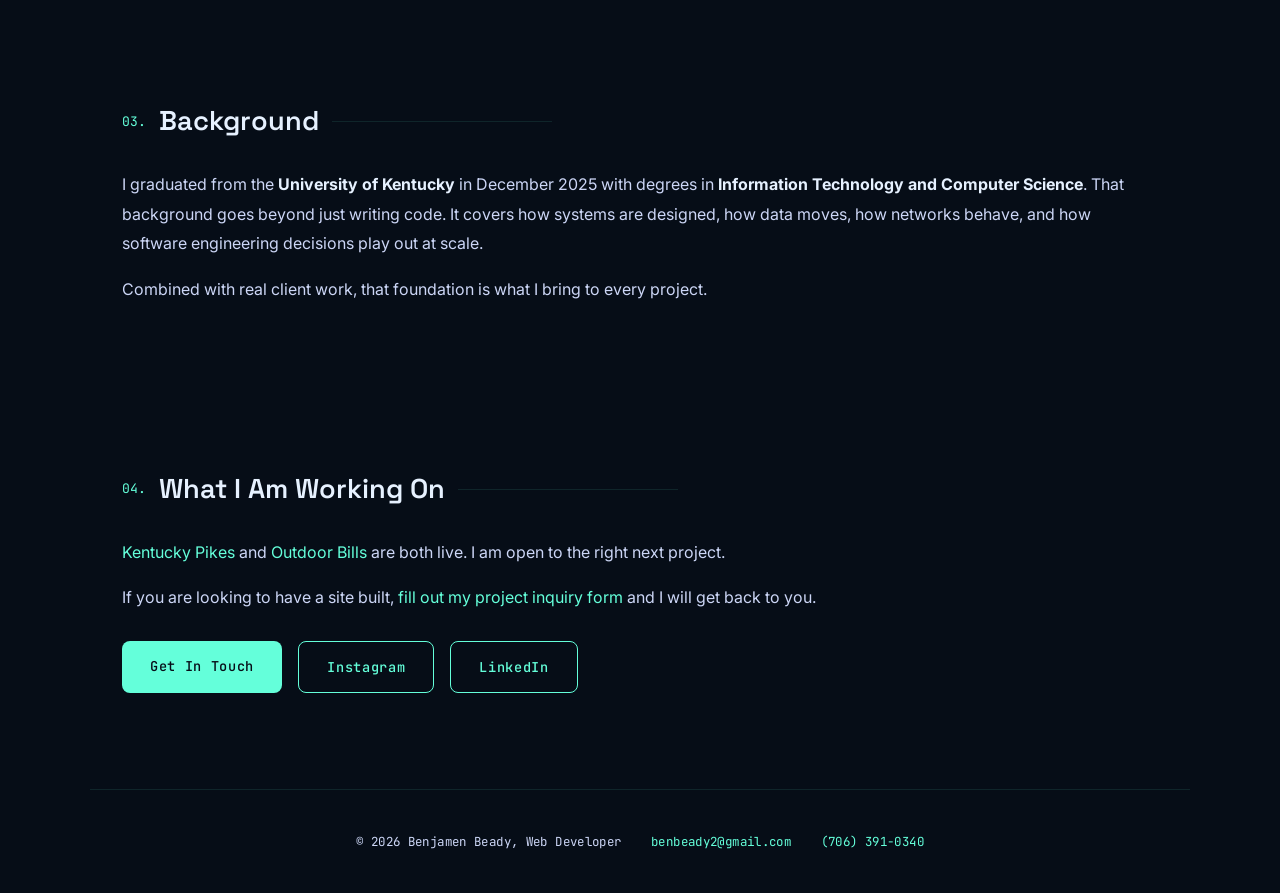
==== commit 5d6d0909: "Add files via upload" ====
--- a/about.html
+++ b/about.html
@@ -3,7 +3,7 @@
 <head>
   <meta charset="UTF-8">
   <meta name="viewport" content="width=device-width, initial-scale=1.0">
-  <meta name="description" content="About Benjamen Beady — Developer at GetUWired and independent web developer. IT and Computer Science graduate from the University of Kentucky.">
+  <meta name="description" content="About Benjamen Beady, Web Developer. IT and Computer Science graduate from the University of Kentucky.">
   <meta name="author" content="Benjamen Beady">
   <title>About | Benjamen Beady</title>
   <link rel="stylesheet" href="css/styles.css">
@@ -12,29 +12,22 @@
     "@context": "https://schema.org",
     "@type": "AboutPage",
     "name": "About Benjamen Beady",
-    "description": "Background and professional profile of Benjamen Beady, Developer at GetUWired and independent web developer.",
+    "description": "Background and professional profile of Benjamen Beady, Web Developer.",
     "mainEntity": {
       "@type": "Person",
       "name": "Benjamen Beady",
-      "jobTitle": "Developer",
+      "jobTitle": "Web Developer",
       "alumniOf": {
         "@type": "CollegeOrUniversity",
         "name": "University of Kentucky"
       },
-      "description": "Developer at GetUWired and independent web developer. IT and Computer Science graduate from the University of Kentucky, December 2025.",
-      "worksFor": {
-        "@type": "Organization",
-        "name": "GetUWired",
-        "url": "https://getuwired.com",
-        "address": {
-          "@type": "PostalAddress",
-          "addressLocality": "Dahlonega",
-          "addressRegion": "GA",
-          "addressCountry": "US"
-        }
-      },
-      "sameAs": ["https://www.linkedin.com/in/benjamenbeady"],
-      "knowsAbout": ["Full Stack Development","Backend Development","Semantic HTML5","CSS3","JavaScript","APIs","Marketing Automation","Web Accessibility","JSON-LD"]
+      "email": "benbeady2@gmail.com",
+      "telephone": "+17063910340",
+      "sameAs": [
+        "https://www.linkedin.com/in/benjamenbeady",
+        "https://www.instagram.com/benbeady"
+      ],
+      "knowsAbout": ["Full Stack Development","Backend Development","Semantic HTML5","CSS3","JavaScript","APIs","Web Accessibility","JSON-LD"]
     }
   }
   </script>
@@ -64,16 +57,9 @@
   <section class="reveal">
     <h2>Who I Am</h2>
     <div class="availability-badge">Available for new projects</div>
-    <p>My name is Benjamen Beady. I'm a developer at <strong>GetUWired</strong> — a full-service internet marketing and automation agency based out of Dahlonega, GA — and a December 2025 graduate of the <strong>University of Kentucky</strong> with degrees in <strong>Information Technology and Computer Science</strong>.</p>
-    <p class="highlight">My day job is development at GetUWired. Building websites for clients is what I do on the side — and I take it just as seriously.</p>
-    <p>On the web side, I take on independent projects for clients I genuinely care about — including <strong><a href="https://kentuckypikes.com" target="_blank" rel="noopener noreferrer">kentuckypikes.com</a></strong> for Pi Kappa Alpha at the University of Kentucky, and <strong><a href="https://outdoorbills.co" target="_blank" rel="noopener noreferrer">outdoorbills.co</a></strong> for baseball player Bill Leroy of the Savannah Bananas.</p>
-  </section>
-
-  <section class="reveal">
-    <h2>My Day Job — GetUWired</h2>
-    <p><strong><a href="https://getuwired.com" target="_blank" rel="noopener noreferrer">GetUWired</a></strong> has been helping small businesses compete online since 2003. They're a 100% remote, full-service internet marketing and automation agency operating out of Dahlonega, GA — and one of the more recognized names in the small business marketing space, with awards from Glassdoor, Entrepreneur Magazine, and Georgia Trend over the years.</p>
-    <p>What GetUWired does is broad: web design, email marketing, conversion copywriting, lead generation, Google Ads, marketing automation (they're a long-standing certified Keap/Infusionsoft partner), and API integrations across dozens of platforms. The mission is straightforward — help small businesses grow online without needing a Fortune 500 budget to do it.</p>
-    <p>As a developer there, I work across that stack — building and maintaining systems, handling API integrations, and contributing to the technical side of what makes client campaigns and automations actually run.</p>
+    <p>My name is Benjamen Beady. I'm a web developer and December 2025 graduate of the <strong>University of Kentucky</strong> with degrees in <strong>Information Technology and Computer Science</strong>.</p>
+    <p class="highlight">Building websites for clients is what I do. I take every project seriously and care about doing it right.</p>
+    <p>I take on independent projects for clients I genuinely care about, including <strong><a href="https://kentuckypikes.com" target="_blank" rel="noopener noreferrer">kentuckypikes.com</a></strong> for Pi Kappa Alpha at the University of Kentucky, and <strong><a href="https://outdoorbills.co" target="_blank" rel="noopener noreferrer">outdoorbills.co</a></strong> for baseball player Bill Leroy of the Savannah Bananas.</p>
   </section>
 
   <section class="reveal">
@@ -81,38 +67,47 @@
 
     <article>
       <h3>Semantic Structure First</h3>
-      <p>Before I think about design or interactivity, I think about structure. A page built on solid semantic HTML communicates meaning to browsers, screen readers, search engines, and future developers — not just the person currently looking at it.</p>
-      <p>I use elements like <code>header</code>, <code>nav</code>, <code>main</code>, <code>section</code>, <code>article</code>, and <code>footer</code> because they carry meaning. Generic <code>div</code> containers don't. That discipline compounds over time into code that's easier to maintain and easier for everyone to use.</p>
+      <p>Before I think about design or interactivity, I think about structure. A page built on solid semantic HTML communicates meaning to browsers, screen readers, search engines, and future developers, not just the person currently looking at it.</p>
+      <p>I use elements like <code>header</code>, <code>nav</code>, <code>main</code>, <code>section</code>, <code>article</code>, and <code>footer</code> because they carry meaning. Generic <code>div</code> containers do not. That discipline compounds into code that is easier to maintain and easier for everyone to use.</p>
     </article>
 
     <article>
       <h3>Accessibility Is Not Optional</h3>
-      <p>Accessibility isn't something I bolt on at the end — it shapes how I build from the beginning. Every project I deliver is tested with WAVE and reviewed with screen reader tooling. I implement ARIA attributes, logical heading hierarchies, visible focus states, and color contrast that meets WCAG AA standards.</p>
+      <p>Accessibility shapes how I build from the beginning. Every project I deliver is tested with WAVE and reviewed with screen reader tooling. I implement ARIA attributes, logical heading hierarchies, visible focus states, and color contrast that meets WCAG AA standards.</p>
     </article>
 
     <article>
       <h3>Details Are the Product</h3>
-      <p>The difference between a site that feels trustworthy and one that feels rough is almost always in the details — heading hierarchy, consistent spacing, labels that match their inputs, error states that actually help. Users don't notice these things when they're right. They notice immediately when they're wrong.</p>
+      <p>The difference between a site that feels trustworthy and one that feels rough is almost always in the details. Heading hierarchy, consistent spacing, labels that match their inputs, error states that actually help. Users do not notice these things when they are right. They notice immediately when they are wrong.</p>
+    </article>
+
+    <article>
+      <h3>Clean Code, No Shortcuts</h3>
+      <p>I do not use site builders or bloated frameworks to rush a project out the door. Every site I build is handcrafted, validated, and structured to hold up over time. If something is worth building, it is worth building right.</p>
     </article>
   </section>
 
   <section class="reveal">
     <h2>Background</h2>
-    <p>I graduated from the <strong>University of Kentucky</strong> in December 2025 with degrees in <strong>Information Technology and Computer Science</strong>. That background goes beyond just writing code — it covers how systems are designed, how data moves, how networks behave, and how software engineering decisions play out at scale.</p>
-    <p>Combined with hands-on work at GetUWired and building real client sites on the side, that foundation is what I bring to every project I take on.</p>
-    <p>Feel free to connect on LinkedIn: <a href="https://www.linkedin.com/in/benjamenbeady" target="_blank" rel="noopener noreferrer">linkedin.com/in/benjamenbeady</a>.</p>
+    <p>I graduated from the <strong>University of Kentucky</strong> in December 2025 with degrees in <strong>Information Technology and Computer Science</strong>. That background goes beyond just writing code. It covers how systems are designed, how data moves, how networks behave, and how software engineering decisions play out at scale.</p>
+    <p>Combined with real client work, that foundation is what I bring to every project.</p>
   </section>
 
   <section class="reveal">
-    <h2>What I'm Working On</h2>
-    <p>At GetUWired, I'm continuously working across client projects — integrations, automation builds, and system-level work that keeps campaigns running. On the web development side, <a href="https://kentuckypikes.com" target="_blank" rel="noopener noreferrer">Kentucky Pikes</a> and <a href="https://outdoorbills.co" target="_blank" rel="noopener noreferrer">Outdoor Bills</a> are both live, and I'm open to the right next project.</p>
-    <p>If you're looking to have a site built, <a href="get-a-site.html">fill out my project inquiry form</a> and I'll get back to you.</p>
+    <h2>What I Am Working On</h2>
+    <p><a href="https://kentuckypikes.com" target="_blank" rel="noopener noreferrer">Kentucky Pikes</a> and <a href="https://outdoorbills.co" target="_blank" rel="noopener noreferrer">Outdoor Bills</a> are both live. I am open to the right next project.</p>
+    <p>If you are looking to have a site built, <a href="get-a-site.html">fill out my project inquiry form</a> and I will get back to you.</p>
+    <div class="hero-cta" style="margin-top:1.75rem;">
+      <a href="contact.html" class="btn btn-primary">Get In Touch</a>
+      <a href="https://www.instagram.com/benbeady" class="btn btn-outline" target="_blank" rel="noopener noreferrer">Instagram</a>
+      <a href="https://www.linkedin.com/in/benjamenbeady" class="btn btn-outline" target="_blank" rel="noopener noreferrer">LinkedIn</a>
+    </div>
   </section>
 
 </main>
 
 <footer>
-  <p>&copy; 2026 Benjamen Beady &mdash; Developer at <a href="https://getuwired.com" target="_blank" rel="noopener noreferrer">GetUWired</a> &amp; Independent Web Developer</p>
+  <p>&copy; 2026 Benjamen Beady, Web Developer &nbsp;&nbsp; <a href="mailto:benbeady2@gmail.com">benbeady2@gmail.com</a> &nbsp;&nbsp; <a href="tel:+17063910340">(706) 391-0340</a></p>
 </footer>
 
 <script src="js/main.js" defer></script>
--- a/css/styles.css
+++ b/css/styles.css
@@ -1,200 +1,703 @@
 /* ============================================================
-   Benjamen Beady — Professional Portfolio
+   Benjamen Beady — Portfolio
    css/styles.css  |  2026
    ============================================================ */
 
-@import url('https://fonts.googleapis.com/css2?family=Playfair+Display:wght@400;700&family=Lato:ital,wght@0,300;0,400;0,700;1,400&display=swap');
-
+@import url('https://fonts.googleapis.com/css2?family=Space+Grotesk:wght@400;500;600;700&family=Inter:ital,wght@0,300;0,400;0,500;0,600;1,400&family=JetBrains+Mono:wght@400;500&display=swap');
+
+/* ─── VARIABLES ──────────────────────────────────────────── */
 :root {
-  --clr-bg:           #f4f1ec;
-  --clr-surface:      #ffffff;
-  --clr-surface-alt:  #f9f6f1;
-  --clr-header-bg:    #1c2533;
-  --clr-primary:      #b85c2c;
-  --clr-secondary:    #2e6b4f;
-  --clr-border:       #ddd5c8;
-  --clr-text:         #1e1a16;
-  --clr-text-light:   #f0ece4;
-  --clr-muted:        #6b5d4f;
-  --clr-highlight-bg: #edf4ef;
-  --clr-amber:        #c47a0d;
-
-  --font-heading: 'Playfair Display', Georgia, serif;
-  --font-body:    'Lato', Arial, Helvetica, sans-serif;
-
-  --radius:    6px;
-  --shadow-sm: 0 2px 8px rgba(28, 37, 51, 0.10);
-  --shadow:    0 4px 24px rgba(28, 37, 51, 0.14);
-  --shadow-lg: 0 8px 40px rgba(28, 37, 51, 0.18);
-}
-
+  --bg:            #060d17;
+  --surface:       #0d1b2e;
+  --surface-alt:   #0f2040;
+  --border:        rgba(100, 255, 218, 0.1);
+  --border-hover:  rgba(100, 255, 218, 0.35);
+  --primary:       #64ffda;
+  --primary-dim:   rgba(100, 255, 218, 0.1);
+  --secondary:     #818cf8;
+  --secondary-dim: rgba(129, 140, 248, 0.1);
+  --accent:        #38bdf8;
+  --text:          #ccd6f6;
+  --text-muted:    #8892b0;
+  --text-bright:   #e6f1ff;
+
+  --font-heading:  'Space Grotesk', system-ui, sans-serif;
+  --font-body:     'Inter', system-ui, sans-serif;
+  --font-mono:     'JetBrains Mono', 'Courier New', monospace;
+
+  --nav-height:    70px;
+  --max-width:     1100px;
+  --radius:        8px;
+  --radius-lg:     16px;
+  --transition:    0.25s cubic-bezier(0.4, 0, 0.2, 1);
+}
+
+/* ─── RESET & BASE ───────────────────────────────────────── */
 html {
   font-size: 100%;
   box-sizing: border-box;
-}
-
-*,
-*::before,
-*::after {
+  scroll-behavior: smooth;
+}
+
+*, *::before, *::after {
   box-sizing: inherit;
   margin: 0;
   padding: 0;
 }
 
 body {
-  background-color: var(--clr-bg);
-  color: var(--clr-text);
+  background-color: var(--bg);
+  color: var(--text);
   font-family: var(--font-body);
   font-size: 1rem;
   line-height: 1.8;
   min-height: 100vh;
-  padding: 2.5rem 1rem;
-}
-
+  padding-top: var(--nav-height);
+  counter-reset: section;
+  overflow-x: hidden;
+  opacity: 0;
+  animation: pageFadeIn 0.5s ease 0.1s forwards;
+}
+
+@keyframes pageFadeIn {
+  to { opacity: 1; }
+}
+
+/* Custom scrollbar */
+::-webkit-scrollbar             { width: 6px; }
+::-webkit-scrollbar-track       { background: var(--bg); }
+::-webkit-scrollbar-thumb       { background: var(--surface-alt); border-radius: 3px; }
+::-webkit-scrollbar-thumb:hover { background: var(--primary); }
+
+/* ─── TYPOGRAPHY ─────────────────────────────────────────── */
 h1 {
   font-family: var(--font-heading);
-  font-size: 2.4rem;
+  font-size: clamp(2.6rem, 7vw, 5rem);
   font-weight: 700;
-  color: var(--clr-text-light);
-  letter-spacing: 0.01em;
-  line-height: 1.15;
+  color: var(--text-bright);
+  line-height: 1.05;
+  letter-spacing: -0.02em;
 }
 
 h2 {
   font-family: var(--font-heading);
-  font-size: 1.35rem;
-  font-weight: 700;
-  color: var(--clr-primary);
-  margin-bottom: 1rem;
-  padding-bottom: 0.5rem;
-  border-bottom: 2px solid var(--clr-border);
-  text-transform: uppercase;
-  letter-spacing: 0.07em;
+  font-size: clamp(1.35rem, 3vw, 1.7rem);
+  font-weight: 600;
+  color: var(--text-bright);
+  margin-bottom: 1.5rem;
+  display: flex;
+  align-items: center;
+  gap: 0.8rem;
+}
+
+h2::after {
+  content: '';
+  display: block;
+  height: 1px;
+  background: var(--border);
+  flex: 1;
+  max-width: 220px;
+}
+
+section:not(.hero) > h2 {
+  counter-increment: section;
+}
+
+section:not(.hero) > h2::before {
+  content: '0' counter(section) '.';
+  font-family: var(--font-mono);
+  font-size: 0.82rem;
+  color: var(--primary);
+  font-weight: 400;
+  flex-shrink: 0;
 }
 
 h3 {
   font-family: var(--font-heading);
-  font-size: 1.08rem;
-  font-weight: 700;
-  color: var(--clr-secondary);
-  margin-bottom: 0.6rem;
-  letter-spacing: 0.02em;
+  font-size: 1.1rem;
+  font-weight: 600;
+  color: var(--text-bright);
+  margin-bottom: 0.75rem;
 }
 
 p {
   margin-bottom: 1em;
-  color: var(--clr-text);
-}
-
-p:last-child {
-  margin-bottom: 0;
-}
+  color: var(--text);
+  line-height: 1.85;
+}
+
+p:last-child { margin-bottom: 0; }
+
+strong { color: var(--text-bright); }
 
 code {
-  font-family: 'Courier New', Courier, monospace;
-  font-size: 0.88em;
-  background-color: var(--clr-surface-alt);
-  color: var(--clr-amber);
-  padding: 0.1em 0.35em;
+  font-family: var(--font-mono);
+  font-size: 0.87em;
+  color: var(--primary);
+  background: var(--primary-dim);
+  padding: 0.15em 0.45em;
+  border-radius: 4px;
+}
+
+a {
+  color: var(--primary);
+  text-decoration: none;
+  transition: color var(--transition);
+}
+
+a:hover { color: var(--text-bright); }
+
+a:focus-visible {
+  outline: 2px solid var(--primary);
+  outline-offset: 3px;
   border-radius: 3px;
-  border: 1px solid var(--clr-border);
-}
-
-a {
-  color: var(--clr-primary);
-  text-decoration: underline;
-  text-underline-offset: 2px;
-}
-
-a:visited {
-  color: var(--clr-muted);
-}
-
-a:hover {
-  color: var(--clr-secondary);
-  text-decoration: none;
-}
-
-a:focus {
-  outline: 2px solid var(--clr-primary);
-  outline-offset: 3px;
-  border-radius: 2px;
 }
 
 img {
-  max-width: 180px;
-  width: 100%;
+  max-width: 100%;
   height: auto;
   display: block;
+}
+
+/* ─── HEADER / NAV ───────────────────────────────────────── */
+header {
+  position: fixed;
+  top: 0;
+  left: 0;
+  right: 0;
+  z-index: 100;
+  height: var(--nav-height);
+  background: rgba(6, 13, 23, 0.88);
+  backdrop-filter: blur(14px);
+  -webkit-backdrop-filter: blur(14px);
+  border-bottom: 1px solid var(--border);
+  transition: box-shadow var(--transition);
+}
+
+header.scrolled {
+  box-shadow: 0 4px 30px rgba(0, 0, 0, 0.5);
+}
+
+.header-inner {
+  max-width: var(--max-width);
+  margin: 0 auto;
+  padding: 0 2rem;
+  height: 100%;
+  display: flex;
+  align-items: center;
+  justify-content: space-between;
+}
+
+.site-logo {
+  font-family: var(--font-mono);
+  font-size: 1.3rem;
+  font-weight: 700;
+  color: var(--primary);
+  text-decoration: none;
+  letter-spacing: -0.02em;
+  transition: color var(--transition), text-shadow var(--transition);
+}
+
+.site-logo:hover {
+  color: var(--text-bright);
+  text-shadow: 0 0 20px rgba(100, 255, 218, 0.5);
+}
+
+.logo-dot { color: var(--secondary); }
+
+header nav ul {
+  list-style: none;
+  display: flex;
+  align-items: center;
+  gap: 0.15rem;
+  counter-reset: nav;
+}
+
+header nav ul li         { padding: 0; }
+header nav ul li::before { content: none; }
+
+nav a {
+  font-family: var(--font-mono);
+  font-size: 0.8rem;
+  font-weight: 400;
+  color: var(--text);
+  text-decoration: none;
+  padding: 0.45rem 0.75rem;
+  border-radius: var(--radius);
+  transition: color var(--transition), background var(--transition);
+  display: inline-block;
+  counter-increment: nav;
+}
+
+nav a:not(.nav-cta)::before {
+  content: '0' counter(nav) '. ';
+  color: var(--primary);
+  font-size: 0.72rem;
+}
+
+nav a:hover   { color: var(--primary); background: var(--primary-dim); }
+nav a:visited { color: var(--text); }
+nav a:focus   { outline: 2px solid var(--primary); outline-offset: 2px; }
+
+nav a.nav-cta {
+  color: var(--primary);
+  border: 1px solid var(--primary);
+  padding: 0.45rem 1rem;
+  margin-left: 0.4rem;
+  transition: background var(--transition), box-shadow var(--transition);
+}
+
+nav a.nav-cta:hover {
+  background: var(--primary-dim);
+  box-shadow: 0 0 16px rgba(100, 255, 218, 0.25);
+  color: var(--primary);
+}
+
+nav a.nav-cta:visited { color: var(--primary); }
+
+/* Mobile hamburger */
+.nav-toggle {
+  display: none;
+  flex-direction: column;
+  gap: 5px;
+  background: none;
+  border: none;
+  cursor: pointer;
+  padding: 4px;
+  z-index: 101;
+}
+
+.nav-toggle span {
+  display: block;
+  width: 24px;
+  height: 2px;
+  background: var(--primary);
+  border-radius: 2px;
+  transition: var(--transition);
+}
+
+.nav-toggle.open span:nth-child(1) { transform: translateY(7px) rotate(45deg); }
+.nav-toggle.open span:nth-child(2) { opacity: 0; }
+.nav-toggle.open span:nth-child(3) { transform: translateY(-7px) rotate(-45deg); }
+
+/* ─── MAIN ───────────────────────────────────────────────── */
+main {
+  max-width: var(--max-width);
+  margin: 0 auto;
+  padding: 0 2rem;
+}
+
+/* ─── HERO ───────────────────────────────────────────────── */
+.hero {
+  min-height: calc(100vh - var(--nav-height));
+  display: flex;
+  align-items: center;
+  padding: 5rem 0 4rem;
+}
+
+.hero-inner {
+  display: grid;
+  grid-template-columns: 1fr auto;
+  gap: 4rem;
+  align-items: center;
+  width: 100%;
+}
+
+.hero-greeting {
+  font-family: var(--font-mono);
+  font-size: 0.95rem;
+  color: var(--primary);
+  margin-bottom: 1.25rem;
+  letter-spacing: 0.05em;
+  display: block;
+  opacity: 0;
+  animation: slideUp 0.6s ease 0.3s forwards;
+}
+
+.hero h1 {
+  margin-bottom: 0.5rem;
+  opacity: 0;
+  animation: slideUp 0.6s ease 0.45s forwards;
+}
+
+.hero-sub {
+  font-family: var(--font-heading);
+  font-size: clamp(1.5rem, 4vw, 2.75rem);
+  font-weight: 600;
+  color: var(--text-muted);
+  line-height: 1.2;
+  margin-bottom: 2rem;
+  opacity: 0;
+  animation: slideUp 0.6s ease 0.6s forwards;
+}
+
+.hero-sub::before, .hero-sub::after { display: none !important; }
+
+.typed-text { color: var(--text-muted); }
+
+.cursor {
+  display: inline-block;
+  color: var(--primary);
+  animation: blink 1s step-end infinite;
+  margin-left: 1px;
+  font-weight: 300;
+}
+
+@keyframes blink {
+  0%, 100% { opacity: 1; }
+  50%       { opacity: 0; }
+}
+
+.hero-body {
+  max-width: 560px;
+  opacity: 0;
+  animation: slideUp 0.6s ease 0.75s forwards;
+}
+
+.hero-body p {
+  font-size: 1rem;
+  color: var(--text);
+  margin-bottom: 1.2em;
+}
+
+.hero-cta {
+  display: flex;
+  gap: 1rem;
+  flex-wrap: wrap;
+  margin-top: 2.5rem;
+  opacity: 0;
+  animation: slideUp 0.6s ease 0.9s forwards;
+}
+
+/* Hero photo with spinning gradient border */
+.hero-photo-wrap {
+  position: relative;
+  width: 270px;
+  height: 270px;
+  flex-shrink: 0;
+  opacity: 0;
+  animation: fadeIn 0.9s ease 1s forwards;
+}
+
+.hero-photo-wrap::before {
+  content: '';
+  position: absolute;
+  inset: -4px;
   border-radius: 50%;
-  border: 4px solid var(--clr-primary);
-  box-shadow: var(--shadow);
-  margin: 0 auto 2rem auto;
-}
-
+  background: conic-gradient(
+    var(--primary) 0deg,
+    var(--secondary) 120deg,
+    var(--accent) 240deg,
+    var(--primary) 360deg
+  );
+  animation: spinBorder 5s linear infinite;
+  z-index: 0;
+}
+
+.hero-photo-wrap::after {
+  content: '';
+  position: absolute;
+  inset: 4px;
+  border-radius: 50%;
+  background: var(--bg);
+  z-index: 1;
+}
+
+@keyframes spinBorder {
+  from { transform: rotate(0deg); }
+  to   { transform: rotate(360deg); }
+}
+
+.hero-photo {
+  position: relative;
+  z-index: 2;
+  width: 100%;
+  height: 100%;
+  object-fit: cover;
+  border-radius: 50%;
+  max-width: none;
+  border: none;
+  box-shadow: none;
+  margin: 0;
+}
+
+/* ─── BUTTONS ────────────────────────────────────────────── */
+.btn {
+  display: inline-block;
+  font-family: var(--font-mono);
+  font-size: 0.85rem;
+  font-weight: 500;
+  letter-spacing: 0.05em;
+  padding: 0.8rem 1.75rem;
+  border-radius: var(--radius);
+  text-decoration: none;
+  transition: all var(--transition);
+  cursor: pointer;
+  border: none;
+}
+
+.btn-primary {
+  background: var(--primary);
+  color: #060d17;
+}
+
+.btn-primary:hover {
+  background: #4ce8c4;
+  box-shadow: 0 0 28px rgba(100, 255, 218, 0.4);
+  color: #060d17;
+  transform: translateY(-2px);
+}
+
+.btn-outline {
+  border: 1px solid var(--primary);
+  color: var(--primary);
+  background: transparent;
+}
+
+.btn-outline:hover {
+  background: var(--primary-dim);
+  box-shadow: 0 0 18px rgba(100, 255, 218, 0.2);
+  color: var(--primary);
+  transform: translateY(-2px);
+}
+
+/* ─── SECTIONS ───────────────────────────────────────────── */
+section {
+  padding: 5rem 0;
+}
+
+section:last-child { padding-bottom: 6rem; }
+
+/* ─── SKILL CARDS ────────────────────────────────────────── */
+.skill-grid {
+  display: grid;
+  grid-template-columns: repeat(auto-fit, minmax(260px, 1fr));
+  gap: 1.25rem;
+  margin-top: 2rem;
+}
+
+.skill-card {
+  background: var(--surface);
+  border: 1px solid var(--border);
+  border-radius: var(--radius-lg);
+  padding: 2rem;
+  transition: border-color var(--transition), transform var(--transition), box-shadow var(--transition);
+}
+
+.skill-card:hover {
+  border-color: rgba(100, 255, 218, 0.3);
+  transform: translateY(-5px);
+  box-shadow: 0 12px 40px rgba(0, 0, 0, 0.4);
+}
+
+.skill-card h3 {
+  color: var(--primary);
+  font-size: 1rem;
+  margin-bottom: 0.9rem;
+  display: flex;
+  align-items: center;
+  gap: 0.5rem;
+}
+
+.skill-card h3::before {
+  content: '▸';
+  font-size: 0.85rem;
+}
+
+/* ─── SKILLS TAGS ────────────────────────────────────────── */
+.skills-list {
+  display: flex;
+  flex-wrap: wrap;
+  gap: 0.75rem;
+  margin-top: 2rem;
+  list-style: none;
+  padding: 0;
+}
+
+.skills-list li {
+  font-family: var(--font-mono);
+  font-size: 0.8rem;
+  color: var(--primary);
+  background: var(--primary-dim);
+  border: 1px solid rgba(100, 255, 218, 0.18);
+  border-radius: 4px;
+  padding: 0.4rem 0.9rem;
+  transition: background var(--transition), border-color var(--transition), transform var(--transition);
+  cursor: default;
+}
+
+.skills-list li:hover {
+  background: rgba(100, 255, 218, 0.18);
+  border-color: var(--primary);
+  transform: translateY(-3px);
+}
+
+.skills-list li::before { content: none; }
+
+/* ─── PROJECT CARDS ──────────────────────────────────────── */
+.projects-grid {
+  display: grid;
+  gap: 2rem;
+  margin-top: 2rem;
+}
+
+.project-card {
+  background: var(--surface);
+  border: 1px solid var(--border);
+  border-radius: var(--radius-lg);
+  overflow: hidden;
+  transition: border-color var(--transition), transform var(--transition), box-shadow var(--transition);
+  margin-bottom: 0;
+}
+
+.project-card:last-child { margin-bottom: 0; }
+
+.project-card:hover {
+  border-color: rgba(100, 255, 218, 0.3);
+  transform: translateY(-6px);
+  box-shadow: 0 20px 60px rgba(0, 0, 0, 0.5), 0 0 0 1px rgba(100, 255, 218, 0.07);
+}
+
+.project-card__screenshot {
+  width: 100%;
+  height: 220px;
+  object-fit: cover;
+  object-position: top;
+  display: block;
+  border-radius: 0;
+  border: none;
+  box-shadow: none;
+  margin: 0;
+  max-width: none;
+  filter: brightness(0.85) saturate(0.85);
+  transition: filter var(--transition);
+}
+
+.project-card:hover .project-card__screenshot {
+  filter: brightness(1) saturate(1);
+}
+
+.project-card__body {
+  padding: 1.75rem 2rem;
+}
+
+.project-card__body h3 {
+  font-size: 1.15rem;
+  margin-bottom: 0.75rem;
+}
+
+.project-card__tags {
+  display: flex;
+  flex-wrap: wrap;
+  gap: 0.5rem;
+  margin: 1.25rem 0;
+  list-style: none;
+  padding: 0;
+}
+
+.project-card__tags li {
+  font-family: var(--font-mono);
+  font-size: 0.74rem;
+  color: var(--primary);
+  background: var(--primary-dim);
+  border: 1px solid rgba(100, 255, 218, 0.18);
+  border-radius: 4px;
+  padding: 0.2rem 0.65rem;
+}
+
+.project-card__tags li::before { content: none; }
+
+.project-card__link {
+  display: inline-flex;
+  align-items: center;
+  gap: 0.4rem;
+  font-family: var(--font-mono);
+  font-size: 0.8rem;
+  color: var(--primary);
+  border: 1px solid var(--primary);
+  padding: 0.5rem 1rem;
+  border-radius: var(--radius);
+  margin-top: 0.5rem;
+  transition: background var(--transition), box-shadow var(--transition), transform var(--transition);
+  text-decoration: none;
+}
+
+.project-card__link:hover {
+  background: var(--primary-dim);
+  box-shadow: 0 0 16px rgba(100, 255, 218, 0.25);
+  color: var(--primary);
+  transform: translateY(-2px);
+}
+
+.project-card__link:visited { color: var(--primary); }
+
+/* ─── ARTICLE CARDS ──────────────────────────────────────── */
+article {
+  padding: 1.75rem 2rem;
+  background: var(--surface);
+  border: 1px solid var(--border);
+  border-radius: var(--radius-lg);
+  margin-bottom: 1.25rem;
+  transition: border-color var(--transition), transform var(--transition), box-shadow var(--transition);
+}
+
+article:last-child { margin-bottom: 0; }
+
+article:hover {
+  border-color: rgba(129, 140, 248, 0.3);
+  transform: translateY(-3px);
+  box-shadow: 0 8px 30px rgba(0, 0, 0, 0.3);
+}
+
+article h3 {
+  color: var(--secondary);
+  display: flex;
+  align-items: center;
+  gap: 0.5rem;
+}
+
+article h3::before {
+  content: '▸';
+  color: var(--primary);
+  font-size: 0.85rem;
+}
+
+/* ─── BLOCKQUOTE ─────────────────────────────────────────── */
 blockquote {
-  margin: 1.75rem 0;
-  padding: 1.25rem 1.75rem;
-  border-left: 6px double var(--clr-primary);
-  background-color: var(--clr-surface-alt);
-  border-radius: 0 var(--radius) var(--radius) 0;
+  position: relative;
+  margin: 2.5rem 0;
+  padding: 1.5rem 2rem 1.5rem 2.5rem;
+  border-left: 3px solid var(--primary);
+  background: var(--surface);
+  border-radius: 0 var(--radius-lg) var(--radius-lg) 0;
+  overflow: hidden;
+}
+
+blockquote::before {
+  content: '"';
+  font-size: 8rem;
+  color: var(--primary);
+  opacity: 0.06;
+  position: absolute;
+  top: -2rem;
+  left: 0.75rem;
+  font-family: Georgia, serif;
+  line-height: 1;
+  pointer-events: none;
+}
+
+blockquote > p {
+  font-family: var(--font-heading);
+  font-size: 1.08rem;
   font-style: italic;
-  color: var(--clr-muted);
-}
-
-blockquote > p {
+  color: var(--text-muted);
   margin: 0;
-  font-size: 1.08rem;
-  line-height: 1.65;
-  font-family: var(--font-heading);
-}
-
-table {
-  width: 100%;
-  border-collapse: collapse;
-  font-size: 0.92rem;
-  margin-top: 1.25rem;
-  border-radius: var(--radius);
-  overflow: hidden;
-  box-shadow: var(--shadow-sm);
-}
-
-caption {
-  font-weight: 700;
-  font-size: 0.8rem;
-  color: var(--clr-muted);
-  margin-bottom: 0.6rem;
-  text-align: left;
-  text-transform: uppercase;
-  letter-spacing: 0.07em;
-}
-
-thead > tr > th {
-  background-color: var(--clr-header-bg);
-  color: var(--clr-text-light);
-  padding: 0.75rem 1rem;
-  text-align: left;
-  font-weight: 700;
-  font-size: 0.85rem;
-  letter-spacing: 0.04em;
-  text-transform: uppercase;
-}
-
-td {
-  padding: 0.7rem 1rem;
-  border-bottom: 1px solid var(--clr-border);
-  vertical-align: top;
-  color: var(--clr-text);
-}
-
-tbody tr:nth-child(even) {
-  background-color: var(--clr-surface-alt);
-}
-
-tbody tr:hover {
-  background-color: #ede5d8;
-}
-
+  position: relative;
+  z-index: 1;
+  line-height: 1.7;
+}
+
+/* ─── LISTS ──────────────────────────────────────────────── */
 ul {
   list-style: none;
   padding: 0;
@@ -202,304 +705,52 @@
 }
 
 ul li {
-  padding: 0.4rem 0 0.4rem 1.6rem;
+  padding: 0.35rem 0 0.35rem 1.5rem;
   position: relative;
-  color: var(--clr-text);
+  color: var(--text);
 }
 
 ul li::before {
-  content: "→";
+  content: "▸";
   position: absolute;
   left: 0;
-  color: var(--clr-primary);
-  font-weight: 700;
-}
-
-header {
-  width: 90%;
-  max-width: 940px;
-  margin: 0 auto 2rem auto;
-  padding: 1.75rem 2.25rem;
-  background-color: var(--clr-header-bg);
-  border-radius: var(--radius);
-  border-top: 5px solid var(--clr-primary);
-  box-shadow: var(--shadow-lg);
-  display: flex;
-  flex-direction: column;
-  gap: 1rem;
-}
-
-header nav ul {
-  list-style: none;
-  padding: 0;
-  margin: 0;
-  display: flex;
-  flex-direction: row;
-  flex-wrap: wrap;
-  align-items: center;
-  justify-content: flex-start;
-  gap: 0.35rem;
-}
-
-header nav ul li {
-  padding: 0;
-}
-
-header nav ul li::before {
-  content: none;
-}
-
-nav a {
-  font-family: var(--font-body);
-  font-weight: 700;
-  font-size: 0.82rem;
-  text-transform: uppercase;
-  letter-spacing: 0.08em;
-  text-decoration: none;
-  color: var(--clr-text-light);
-  padding: 0.4rem 0.9rem;
-  border-radius: var(--radius);
-  border: 1px solid transparent;
-  display: inline-block;
-}
-
-nav a:hover {
-  background-color: var(--clr-primary);
-  color: #ffffff;
-  border-color: var(--clr-primary);
-  text-decoration: none;
-}
-
-nav a:visited {
-  color: var(--clr-text-light);
-}
-
-nav a:focus {
-  outline: 2px solid var(--clr-text-light);
-  outline-offset: 2px;
-}
-
-/* "Get a Site" CTA nav link stands out */
-nav a.nav-cta {
-  background-color: var(--clr-primary);
-  color: #ffffff;
-  border-color: var(--clr-primary);
-}
-
-nav a.nav-cta:hover {
-  background-color: var(--clr-secondary);
-  border-color: var(--clr-secondary);
-}
-
-nav a.nav-cta:visited {
-  color: #ffffff;
-}
-
-header > p {
-  font-size: 0.82rem;
-  margin: 0;
-}
-
-header > p a {
-  color: var(--clr-border);
-  font-size: 0.82rem;
-  text-decoration: underline;
-}
-
-header > p a:hover {
-  color: var(--clr-text-light);
-}
-
-main {
-  width: 90%;
-  max-width: 940px;
-  margin: 0 auto;
-  background-color: var(--clr-surface);
-  border-radius: var(--radius);
-  box-shadow: var(--shadow);
-  overflow: hidden;
-  border: 1px solid var(--clr-border);
-}
-
-section {
-  padding: 2.25rem 2.5rem;
-  border-bottom: 1px solid var(--clr-border);
-}
-
-section:last-child {
-  border-bottom: none;
-}
-
-section article {
-  margin-bottom: 1.5rem;
-}
-
-section article:last-child {
-  margin-bottom: 0;
-}
-
-article > h3 {
-  color: var(--clr-secondary);
-}
-
-.two-column {
-  display: flex;
-  flex-direction: row;
-  flex-wrap: wrap;
-  gap: 0;
-  padding: 0;
-}
-
-.two-column > h2 {
-  flex: 1 1 100%;
-  padding: 2.25rem 2.5rem 1.25rem 2.5rem;
-  margin: 0;
-  border-bottom: none;
-}
-
-.two-column article {
-  flex: 1 1 260px;
-  padding: 1.5rem 2.5rem 2.25rem 2.5rem;
-  border-top: 1px solid var(--clr-border);
-}
-
-.two-column article:first-of-type {
-  border-right: 1px solid var(--clr-border);
-}
-
-section article.box-demo-parent {
-  background-color: var(--clr-surface-alt);
-  border-left: 4px solid var(--clr-secondary);
-  border-radius: 0 var(--radius) var(--radius) 0;
-  padding: 1.25rem 1.5rem;
-  margin-bottom: 0;
-}
-
-section article.box-demo-parent p.box-demo-child {
-  width: 100%;
-  padding: 1rem 1.1rem;
-  margin-top: 0.75rem;
-  background-color: var(--clr-highlight-bg);
-  border: 2px dashed var(--clr-secondary);
-  border-radius: var(--radius);
-  font-size: 0.92rem;
-  color: var(--clr-text);
-}
-
-/* ============================================================
-   PROJECT CARDS
-   ============================================================ */
-.project-card {
-  border: 1px solid var(--clr-border);
-  border-radius: var(--radius);
-  overflow: hidden;
-  box-shadow: var(--shadow-sm);
-  margin-bottom: 2rem;
-  background-color: var(--clr-surface);
-}
-
-.project-card:last-child {
-  margin-bottom: 0;
-}
-
-.project-card__screenshot {
-  width: 100%;
-  max-width: 100%;
-  height: 240px;
-  object-fit: cover;
-  object-position: top;
-  border-radius: 0;
-  border: none;
-  box-shadow: none;
-  margin: 0;
-  display: block;
-  border-bottom: 3px solid var(--clr-primary);
-}
-
-.project-card__body {
-  padding: 1.5rem 1.75rem;
-}
-
-.project-card__body h3 {
-  font-size: 1.15rem;
-  margin-bottom: 0.5rem;
-}
-
-.project-card__tags {
-  display: flex;
-  flex-wrap: wrap;
-  gap: 0.4rem;
-  margin: 1rem 0;
-  list-style: none;
-  padding: 0;
-  margin-bottom: 1rem;
-}
-
-.project-card__tags li {
-  padding: 0.2rem 0.75rem;
-  background-color: var(--clr-highlight-bg);
-  border: 1px solid var(--clr-secondary);
-  border-radius: 99px;
-  font-size: 0.78rem;
-  font-weight: 700;
-  color: var(--clr-secondary);
-  letter-spacing: 0.04em;
-  text-transform: uppercase;
-}
-
-.project-card__tags li::before {
-  content: none;
-}
-
-.project-card__link {
-  display: inline-block;
-  margin-top: 0.75rem;
-  padding: 0.55rem 1.25rem;
-  background-color: var(--clr-primary);
-  color: #fff;
-  text-decoration: none;
-  font-weight: 700;
+  color: var(--primary);
   font-size: 0.85rem;
-  border-radius: var(--radius);
-  letter-spacing: 0.04em;
-  text-transform: uppercase;
-}
-
-.project-card__link:visited {
-  color: #fff;
-}
-
-.project-card__link:hover {
-  background-color: var(--clr-secondary);
-  color: #fff;
-}
-
-/* ============================================================
-   INQUIRY FORM
-   ============================================================ */
+}
+
+/* ─── TWO-COLUMN GRID ────────────────────────────────────── */
+.two-col-grid {
+  display: grid;
+  grid-template-columns: repeat(auto-fit, minmax(280px, 1fr));
+  gap: 1.25rem;
+  margin-top: 1.5rem;
+}
+
+/* ─── FORM ───────────────────────────────────────────────── */
 .form-grid {
   display: flex;
   flex-direction: column;
   gap: 1.25rem;
-  margin-top: 1.5rem;
+  margin-top: 2rem;
 }
 
 .form-field {
   display: flex;
   flex-direction: column;
-  gap: 0.35rem;
+  gap: 0.4rem;
 }
 
 .form-field label {
-  font-weight: 700;
-  font-size: 0.88rem;
+  font-family: var(--font-mono);
+  font-size: 0.77rem;
+  font-weight: 500;
+  color: var(--primary);
   text-transform: uppercase;
-  letter-spacing: 0.06em;
-  color: var(--clr-text);
+  letter-spacing: 0.1em;
 }
 
 .form-field label .required {
-  color: var(--clr-primary);
+  color: var(--secondary);
   margin-left: 2px;
 }
 
@@ -508,97 +759,240 @@
 .form-field textarea {
   font-family: var(--font-body);
   font-size: 1rem;
-  color: var(--clr-text);
-  background-color: var(--clr-surface-alt);
-  border: 2px solid var(--clr-border);
+  color: var(--text);
+  background: var(--surface);
+  border: 1px solid rgba(100, 255, 218, 0.15);
   border-radius: var(--radius);
-  padding: 0.65rem 0.9rem;
+  padding: 0.75rem 1rem;
   width: 100%;
-  transition: border-color 0.2s;
+  transition: border-color var(--transition), box-shadow var(--transition), background var(--transition);
 }
 
 .form-field input:focus,
 .form-field select:focus,
 .form-field textarea:focus {
   outline: none;
-  border-color: var(--clr-primary);
-  background-color: #fff;
+  border-color: var(--primary);
+  box-shadow: 0 0 0 3px rgba(100, 255, 218, 0.08);
+  background: var(--surface-alt);
+}
+
+.form-field select option {
+  background: var(--surface-alt);
+  color: var(--text);
 }
 
 .form-field textarea {
-  min-height: 140px;
+  min-height: 150px;
   resize: vertical;
 }
 
 .form-row {
   display: flex;
-  flex-direction: row;
   flex-wrap: wrap;
   gap: 1.25rem;
 }
 
-.form-row .form-field {
-  flex: 1 1 200px;
-}
+.form-row .form-field { flex: 1 1 200px; }
 
 .form-submit {
   display: inline-block;
-  padding: 0.8rem 2rem;
-  background-color: var(--clr-primary);
-  color: #fff;
-  font-family: var(--font-body);
-  font-weight: 700;
-  font-size: 1rem;
-  text-transform: uppercase;
+  font-family: var(--font-mono);
+  font-size: 0.85rem;
+  font-weight: 600;
   letter-spacing: 0.06em;
-  border: none;
+  padding: 0.85rem 2.2rem;
+  background: transparent;
+  color: var(--primary);
+  border: 1px solid var(--primary);
   border-radius: var(--radius);
   cursor: pointer;
-  box-shadow: var(--shadow-sm);
+  text-transform: uppercase;
+  transition: background var(--transition), box-shadow var(--transition), transform var(--transition);
   margin-top: 0.5rem;
 }
 
 .form-submit:hover {
-  background-color: var(--clr-secondary);
+  background: var(--primary-dim);
+  box-shadow: 0 0 24px rgba(100, 255, 218, 0.25);
+  transform: translateY(-2px);
 }
 
 .form-note {
-  font-size: 0.85rem;
-  color: var(--clr-muted);
+  font-family: var(--font-mono);
+  font-size: 0.77rem;
+  color: var(--text-muted);
   font-style: italic;
   margin-top: 0.5rem;
 }
 
-/* ============================================================
-   UTILITIES
-   ============================================================ */
-.highlight {
-  color: var(--clr-primary);
-  font-weight: 700;
-}
-
-#main-heading {
-  color: var(--clr-text-light);
-}
-
-#skills {
-  border-left: 4px solid var(--clr-secondary);
-  padding-left: 2.25rem;
-}
-
-#availability {
-  border-left: 4px solid var(--clr-primary);
-  padding-left: 2.25rem;
-}
-
+.form-success {
+  display: none;
+  margin-top: 1.5rem;
+  padding: 1.5rem 2rem;
+  background: rgba(100, 255, 218, 0.05);
+  border-left: 3px solid var(--primary);
+  border-radius: 0 var(--radius-lg) var(--radius-lg) 0;
+}
+
+.form-success h3 {
+  color: var(--primary);
+  margin-bottom: 0.5rem;
+}
+
+/* ─── AVAILABILITY BADGE ─────────────────────────────────── */
+.availability-badge {
+  display: inline-flex;
+  align-items: center;
+  gap: 0.5rem;
+  font-family: var(--font-mono);
+  font-size: 0.78rem;
+  color: var(--primary);
+  background: var(--primary-dim);
+  border: 1px solid rgba(100, 255, 218, 0.18);
+  border-radius: 99px;
+  padding: 0.35rem 0.9rem;
+  margin-bottom: 1.75rem;
+}
+
+.availability-badge::before {
+  content: '';
+  width: 7px;
+  height: 7px;
+  background: var(--primary);
+  border-radius: 50%;
+  animation: pulse 2s ease-in-out infinite;
+}
+
+@keyframes pulse {
+  0%, 100% { opacity: 1; transform: scale(1); }
+  50%       { opacity: 0.5; transform: scale(0.8); }
+}
+
+/* ─── FOOTER ─────────────────────────────────────────────── */
 footer {
-  width: 90%;
-  max-width: 940px;
-  margin: 1.75rem auto 0 auto;
-  padding: 1.1rem 2.5rem;
+  max-width: var(--max-width);
+  margin: 0 auto;
+  padding: 2.5rem 2rem;
   text-align: center;
-  font-size: 0.83rem;
-  color: var(--clr-muted);
-  border-top: 2px solid var(--clr-border);
-  letter-spacing: 0.02em;
-}
+  font-family: var(--font-mono);
+  font-size: 0.78rem;
+  color: var(--text-muted);
+  border-top: 1px solid var(--border);
+  letter-spacing: 0.03em;
+}
+
+footer a       { color: var(--primary); }
+footer a:hover { color: var(--text-bright); }
+
+/* ─── SCROLL REVEAL ──────────────────────────────────────── */
+.reveal {
+  opacity: 0;
+  transform: translateY(28px);
+  transition: opacity 0.7s ease, transform 0.7s ease;
+}
+
+.reveal.visible {
+  opacity: 1;
+  transform: translateY(0);
+}
+
+/* Staggered grid/list children */
+.stagger > * {
+  opacity: 0;
+  transform: translateY(20px);
+  transition: opacity 0.5s ease, transform 0.5s ease;
+}
+
+.stagger.visible > *:nth-child(1)  { opacity: 1; transform: none; transition-delay: 0.05s; }
+.stagger.visible > *:nth-child(2)  { opacity: 1; transform: none; transition-delay: 0.15s; }
+.stagger.visible > *:nth-child(3)  { opacity: 1; transform: none; transition-delay: 0.25s; }
+.stagger.visible > *:nth-child(4)  { opacity: 1; transform: none; transition-delay: 0.35s; }
+.stagger.visible > *:nth-child(5)  { opacity: 1; transform: none; transition-delay: 0.45s; }
+.stagger.visible > *:nth-child(6)  { opacity: 1; transform: none; transition-delay: 0.55s; }
+.stagger.visible > *:nth-child(7)  { opacity: 1; transform: none; transition-delay: 0.65s; }
+.stagger.visible > *:nth-child(8)  { opacity: 1; transform: none; transition-delay: 0.75s; }
+.stagger.visible > *:nth-child(9)  { opacity: 1; transform: none; transition-delay: 0.85s; }
+.stagger.visible > *:nth-child(10) { opacity: 1; transform: none; transition-delay: 0.95s; }
+
+/* ─── KEYFRAMES ──────────────────────────────────────────── */
+@keyframes slideUp {
+  from { opacity: 0; transform: translateY(24px); }
+  to   { opacity: 1; transform: translateY(0); }
+}
+
+@keyframes fadeIn {
+  from { opacity: 0; }
+  to   { opacity: 1; }
+}
+
+/* ─── UTILITIES ──────────────────────────────────────────── */
+.highlight  { color: var(--primary); font-weight: 600; }
+.text-muted { color: var(--text-muted); }
+
+/* ─── RESPONSIVE ─────────────────────────────────────────── */
+@media (max-width: 820px) {
+  .header-inner { padding: 0 1.25rem; }
+
+  .nav-toggle { display: flex; }
+
+  header nav {
+    position: fixed;
+    top: var(--nav-height);
+    right: 0;
+    width: min(300px, 100vw);
+    height: calc(100vh - var(--nav-height));
+    background: var(--surface);
+    border-left: 1px solid var(--border);
+    padding: 2.5rem 1.75rem;
+    transform: translateX(110%);
+    transition: transform 0.3s cubic-bezier(0.4, 0, 0.2, 1);
+    z-index: 99;
+  }
+
+  header nav.open { transform: translateX(0); }
+
+  header nav ul {
+    flex-direction: column;
+    align-items: flex-start;
+    gap: 0.35rem;
+    counter-reset: nav;
+  }
+
+  nav a { font-size: 1rem; padding: 0.7rem 1rem; width: 100%; }
+  nav a.nav-cta { margin-left: 0; margin-top: 0.75rem; text-align: center; }
+
+  main { padding: 0 1.25rem; }
+
+  .hero {
+    min-height: auto;
+    padding: 3rem 0 4rem;
+  }
+
+  .hero-inner {
+    grid-template-columns: 1fr;
+    gap: 2.5rem;
+    text-align: center;
+  }
+
+  .hero-photo-wrap {
+    width: 200px;
+    height: 200px;
+    margin: 0 auto;
+    order: -1;
+  }
+
+  .hero-cta   { justify-content: center; }
+  .hero-body  { max-width: 100%; }
+
+  section     { padding: 3.5rem 0; }
+  h2::after   { display: none; }
+  footer      { padding: 2rem 1.25rem; }
+}
+
+@media (max-width: 480px) {
+  .form-row   { flex-direction: column; }
+  .skill-grid { grid-template-columns: 1fr; }
+  .hero-cta   { flex-direction: column; }
+  .btn        { text-align: center; }
+}
